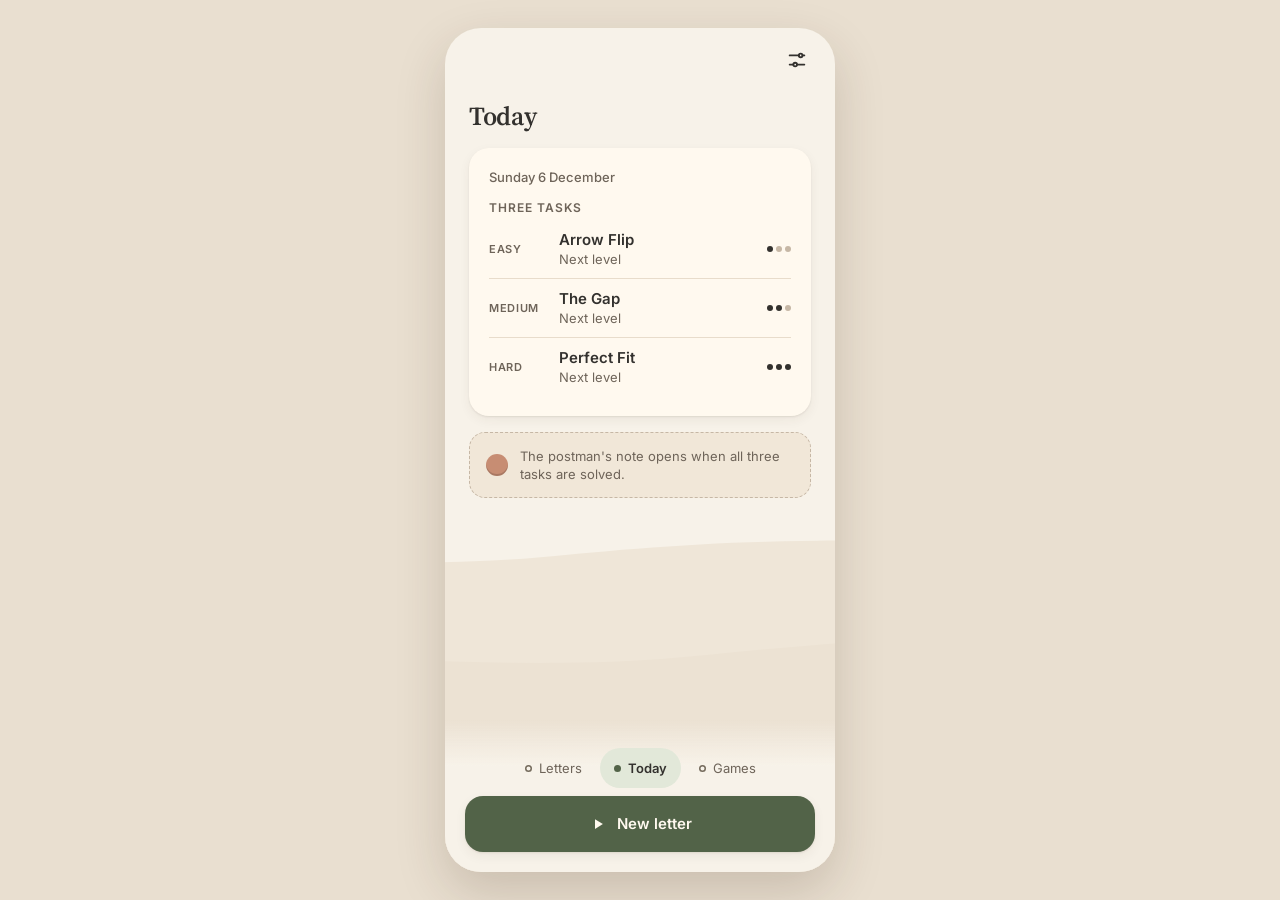
==== web/index.html @ 9ff6cf98 "web/: standalone site built from the greybox home for sharing via Vercel Co-Authored-By: Claude Opus" ====
<!doctype html>
<html lang="en">
<head>
<meta charset="utf-8">
<meta name="viewport" content="width=device-width, initial-scale=1, viewport-fit=cover">
<meta name="theme-color" content="#F7F2E9">
<meta name="apple-mobile-web-app-capable" content="yes">
<meta name="mobile-web-app-capable" content="yes">
<meta name="apple-mobile-web-app-status-bar-style" content="default">
<meta name="apple-mobile-web-app-title" content="Pocket Puzzle">
<meta name="robots" content="noindex">
<style>:root{padding-top:env(safe-area-inset-top,0px);padding-bottom:env(safe-area-inset-bottom,0px)}body{margin:0}[hidden]{display:none!important}</style>
<title>Pocket Puzzle Home</title>
<meta name="claude:viewport-fit-sides" content="cover">
<link rel="preconnect" href="https://fonts.googleapis.com">
<link rel="preconnect" href="https://fonts.gstatic.com" crossorigin>
<link rel="stylesheet" href="https://fonts.googleapis.com/css2?family=Inter:wght@400;500;600&family=Source+Serif+4:opsz,wght@8..60,500;8..60,600&display=swap">
<style>
/* Layout: a phone-sized strip of three panels (Letters · Today · Games) over two slow background layers; one deliberate light theme (MVP is light-only). Colours from design/pocket-puzzle-tokens.json. */
:root{
  --paper:#F7F2E9; --panel:#F1E7D8; --board:#E8DCCB; --slot:#DED0BD; --line:#C6B7A5; --stroke:#756B5D;
  --ink:#33312E; --ink-2:#6E6459; --hi:#FFF9EF; --action:#526348; --action-p:#43523B; --focus:#3D647D;
  --sage-l:#E2E8D9; --sage:#A7B39B; --sun:#E7BE70; --sun-l:#F3E6CA; --clay:#C78D73; --blue:#A5BBC8; --plum:#A998AD;
  --sans:Inter, system-ui, -apple-system, "Segoe UI", sans-serif; --serif:"Source Serif 4", Georgia, serif;
  --raised:0 1px 2px rgba(76,57,36,.10), 0 4px 12px rgba(76,57,36,.06);
  color-scheme:light;
}
*{box-sizing:border-box}
html,body{height:100%}
body{margin:0;background:#E9DFD0;color:var(--ink);font:400 15px/22px var(--sans);display:grid;place-items:center;
  padding-left:max(16px,env(safe-area-inset-left,0px));padding-right:max(16px,env(safe-area-inset-right,0px));padding-block:16px}
.phone{position:relative;width:min(390px,100%);height:min(844px,calc(100vh - 32px));min-height:600px;background:var(--paper);border-radius:36px;overflow:hidden;box-shadow:0 20px 50px rgba(60,40,20,.18);touch-action:pan-y;user-select:none;-webkit-user-select:none}
@media (max-width:430px){body{padding:0;background:var(--paper)}.phone{width:100%;height:100%;border-radius:0;box-shadow:none;min-height:0}}

/* parallax layers: far moves slowest */
.layer{position:absolute;top:0;left:0;height:100%;width:300%;pointer-events:none;will-change:transform}
.far svg,.near svg{position:absolute;inset:0;width:100%;height:100%}
.track{position:absolute;inset:0;width:300%;display:flex;will-change:transform}
.panel{width:33.3334%;height:100%;padding:72px 24px 150px;display:flex;flex-direction:column;gap:16px;overflow-y:auto;scrollbar-width:none}
.panel::-webkit-scrollbar{display:none}

.top{position:absolute;left:0;right:0;top:0;height:64px;display:flex;align-items:center;justify-content:flex-end;padding:0 16px;z-index:3}
.iconbtn{all:unset;cursor:pointer;width:44px;height:44px;border-radius:14px;display:grid;place-items:center;color:var(--ink)}
.iconbtn:focus-visible,button:focus-visible{outline:3px solid var(--focus);outline-offset:2px}

h1{font:600 26px/32px var(--serif);margin:0;letter-spacing:-.01em}
h2{font:600 12px/16px var(--sans);letter-spacing:.08em;text-transform:uppercase;color:var(--ink-2);margin:0}
p{margin:0}
.muted{color:var(--ink-2);font-size:13px;line-height:18px}

/* Today */
.letter{background:var(--hi);border-radius:20px;padding:20px;box-shadow:var(--raised);display:flex;flex-direction:column;gap:14px}
.letter .date{font:500 13px/18px var(--sans);color:var(--ink-2)}
.task{all:unset;box-sizing:border-box;width:100%;cursor:pointer;display:flex;align-items:center;gap:12px;padding:10px 0;border-top:1px solid var(--board)}
.task:first-of-type{border-top:0}
.task .t{flex:1;display:flex;flex-direction:column}
.task b{font:600 15px/20px var(--sans)} .task small{font:400 13px/18px var(--sans);color:var(--ink-2)}
.tier{font:600 11px/14px var(--sans);letter-spacing:.06em;text-transform:uppercase;color:var(--ink-2);width:58px}
.dots{display:flex;gap:3px}.dots i{width:6px;height:6px;border-radius:50%;background:var(--line)}.dots i.on{background:var(--ink)}
.note{display:flex;align-items:center;gap:12px;padding:14px 16px;border-radius:16px;background:var(--panel);border:1px dashed var(--line)}
.seal{width:22px;height:22px;border-radius:50%;background:var(--clay);box-shadow:inset 0 -2px 0 rgba(0,0,0,.15);flex:none}

/* Letters */
.cal{background:var(--hi);border-radius:20px;padding:16px;box-shadow:var(--raised)}
.cal .mh{display:flex;justify-content:space-between;align-items:baseline;margin-bottom:8px}
.cal .mh b{font:600 15px/20px var(--sans)}
.days{display:grid;grid-template-columns:repeat(7,1fr);gap:4px;text-align:center;font-variant-numeric:tabular-nums}
.days span{height:34px;display:grid;place-items:center;font:500 13px/1 var(--sans);border-radius:50%}
.days .dh{height:18px;font:600 11px/1 var(--sans);color:var(--ink-2)}
.days .got{background:var(--sage)}
.days .today{box-shadow:inset 0 0 0 2px var(--action)}
.days .future{color:var(--line)}
.count{display:flex;justify-content:space-between;align-items:center;padding:14px 16px;border-radius:16px;background:var(--sage-l)}
.count b{font:600 20px/24px var(--sans);font-variant-numeric:tabular-nums}
.past{display:flex;flex-direction:column}
.past button{all:unset;cursor:pointer;display:flex;justify-content:space-between;align-items:center;padding:12px 2px;border-top:1px solid var(--board);font-size:14px}
.past button span{color:var(--ink-2);font-size:13px}

/* Games */
.grid{display:grid;grid-template-columns:repeat(2,minmax(0,1fr));gap:12px}
.game{all:unset;box-sizing:border-box;cursor:pointer;position:relative;display:flex;flex-direction:column;align-items:center;border-radius:18px;background:var(--hi);box-shadow:var(--raised);overflow:hidden}
.game .art{display:grid;place-items:center;padding:18px 0 10px}
.game .ic{width:76px;height:76px;border-radius:22px;display:grid;place-items:center;color:var(--ink);box-shadow:inset 0 -3px 0 rgba(0,0,0,.08)}
.game .ic svg{width:40px;height:40px}
.game b{font:600 16px/22px var(--serif);padding:0 8px 12px;text-align:center}
.game .prog{align-self:stretch;text-align:center;padding:7px 8px;background:var(--panel);border-top:1px solid var(--board);font:600 12px/16px var(--sans);color:var(--ink-2);font-variant-numeric:tabular-nums}
.game .badge{position:absolute;top:8px;right:8px;width:28px;height:28px;border-radius:50%;background:var(--paper);display:grid;place-items:center;color:var(--ink-2);box-shadow:inset 0 0 0 1px var(--line)}
.game.later{background:var(--paper);box-shadow:inset 0 0 0 1px var(--line)}
.game.later .ic{opacity:.45}
.game.later b{color:var(--ink-2)}
.game.later .prog{background:transparent;font-weight:500}

/* game page */
.gpage{position:absolute;inset:0;background:var(--paper);z-index:4;display:flex;flex-direction:column;transform:translateX(100%);transition:transform 300ms cubic-bezier(.2,.8,.2,1);visibility:hidden}
.gpage.open{transform:none;visibility:visible}
.ghead{display:flex;align-items:center;gap:8px;padding:16px 16px 0;height:72px}
.ghead h1{flex:1;text-align:center;margin-right:44px}
.gbody{flex:1;overflow-y:auto;padding:12px 28px 120px;display:flex;flex-direction:column;gap:20px}
.gprog{display:flex;flex-direction:column;gap:8px}
.gprog .row{display:flex;justify-content:space-between;align-items:baseline;font:500 13px/18px var(--sans);color:var(--ink-2)}
.gprog .row b{font:600 15px/20px var(--sans);color:var(--ink);font-variant-numeric:tabular-nums}
.bar{height:8px;border-radius:4px;background:var(--board);overflow:hidden}.bar i{display:block;height:100%;background:var(--action)}
.levels{display:grid;grid-template-columns:repeat(3,minmax(0,1fr));gap:12px}
.lv{all:unset;box-sizing:border-box;cursor:pointer;aspect-ratio:1;border-radius:16px;display:flex;flex-direction:column;align-items:center;justify-content:center;gap:4px;font:600 15px/18px var(--sans);font-variant-numeric:tabular-nums}
.lv.done{background:var(--hi);box-shadow:var(--raised);color:var(--ink)}
.lv.done svg{color:var(--action)}
.lv.cur{background:var(--action);color:var(--hi);box-shadow:var(--raised)}
.lv.fut{color:#9C8E7C;box-shadow:inset 0 0 0 1.5px var(--board)}
.gplay{position:absolute;left:20px;right:20px;bottom:calc(20px + env(safe-area-inset-bottom,0px))}
.gplay::before{content:"";position:absolute;left:-20px;right:-20px;top:-28px;bottom:calc(-20px - env(safe-area-inset-bottom,0px));background:linear-gradient(rgba(247,242,233,0),var(--paper) 30%);z-index:-1}

/* bottom */
.bottom::before{content:"";position:absolute;left:-20px;right:-20px;top:-28px;bottom:calc(-20px - env(safe-area-inset-bottom,0px));background:linear-gradient(rgba(247,242,233,0),var(--paper) 30%);z-index:-1}
.bottom{position:absolute;left:20px;right:20px;bottom:calc(20px + env(safe-area-inset-bottom,0px));display:flex;flex-direction:column;gap:8px;z-index:3}
.pager{display:flex;justify-content:center;gap:4px}
.pager button{all:unset;cursor:pointer;display:inline-flex;align-items:center;gap:7px;height:40px;padding:0 14px;border-radius:20px;font:400 13px/18px var(--sans);color:var(--ink-2)}
.pager button::before{content:"";width:7px;height:7px;border-radius:50%;box-shadow:inset 0 0 0 1.5px var(--stroke)}
.pager button[aria-current="true"]{background:var(--sage-l);color:var(--ink);font-weight:600}
.pager button[aria-current="true"]::before{background:var(--action);box-shadow:none}
.cta{all:unset;box-sizing:border-box;cursor:pointer;display:flex;align-items:center;justify-content:center;gap:10px;height:56px;border-radius:18px;background:var(--action);color:var(--hi);font:600 15px/20px var(--sans);box-shadow:var(--raised)}
.cta:active{background:var(--action-p)}
.toast{position:absolute;left:50%;top:72px;transform:translateX(-50%);background:var(--ink);color:var(--hi);font:500 13px/18px var(--sans);padding:10px 14px;border-radius:12px;z-index:5;max-width:calc(100% - 48px);text-align:center}
@media (prefers-reduced-motion:reduce){.track,.layer{transition:none!important}}
</style>
</head>
<body>


<div class="phone" id="phone" aria-label="Pocket Puzzle home">
  <div class="layer far" id="far" aria-hidden="true">
    <svg viewBox="0 0 1170 844" preserveAspectRatio="none"><circle cx="640" cy="190" r="46" fill="#F3E6CA"/><path d="M0 560C180 520 330 545 500 528S860 500 1170 540V844H0Z" fill="#EFE6D8"/></svg>
  </div>
  <div class="layer near" id="near" aria-hidden="true">
    <svg viewBox="0 0 1170 844" preserveAspectRatio="none"><path d="M0 640C220 610 420 650 640 628S980 600 1170 630V844H0Z" fill="#ECE2D3"/></svg>
  </div>

  <div class="top"><button class="iconbtn" type="button" aria-label="Settings" id="settings"><svg width="22" height="22" viewBox="0 0 24 24" fill="none" stroke="currentColor" stroke-width="2" stroke-linecap="round" aria-hidden="true"><path d="M4 7h10M18 7h2M4 17h4M12 17h8"/><circle cx="16" cy="7" r="2"/><circle cx="10" cy="17" r="2"/></svg></button></div>

  <div class="track" id="track">
    <!-- Letters -->
    <section class="panel" aria-label="Letters">
      <h1>Letters</h1>
      <div class="cal" id="cal"></div>
      <div class="count"><span>Letters sent</span><b id="sentCount">1</b></div>
      <h2>History</h2>
      <div class="past" id="past"></div>
    </section>
    <!-- Today -->
    <section class="panel" aria-label="Today">
      <h1>Today</h1>
      <div class="letter">
        <span class="date" id="today"></span>
        <div id="tasks"></div>
      </div>
      <div class="note"><span class="seal" aria-hidden="true"></span><span class="muted">The postman's note opens when all three tasks are solved.</span></div>
    </section>
    <!-- Games -->
    <section class="panel" aria-label="Games">
      <h1>Games</h1>
      <p class="muted" id="gamesSub"></p>
      <div class="grid" id="grid"></div>
    </section>
  </div>

  <div class="bottom">
    <div class="pager" role="group" aria-label="Sections" id="pager">
      <button type="button" data-i="0" aria-current="false">Letters</button>
      <button type="button" data-i="1" aria-current="true">Today</button>
      <button type="button" data-i="2" aria-current="false">Games</button>
    </div>
    <button class="cta" type="button" id="cta"><svg width="18" height="18" viewBox="0 0 24 24" fill="currentColor" aria-hidden="true"><path d="M8 5.5v13l10.5-6.5z"/></svg>New letter</button>
  </div>
  <section class="gpage" id="gpage" aria-label="Game" aria-hidden="true">
    <div class="ghead"><button class="iconbtn" type="button" id="gback" aria-label="Back"><svg width="22" height="22" viewBox="0 0 24 24" fill="none" stroke="currentColor" stroke-width="2" stroke-linecap="round" stroke-linejoin="round" aria-hidden="true"><path d="M19 12H5M11 6l-6 6 6 6"/></svg></button><h1 id="gtitle"></h1></div>
    <div class="gbody">
      <div class="gprog"><div class="row"><span>Progress</span><b id="gcount"></b></div><div class="bar"><i id="gbar"></i></div></div>
      <div class="levels" id="levels"></div>
    </div>
    <div class="gplay"><button class="cta" type="button" id="gplaybtn" style="width:100%"></button></div>
  </section>
  <div class="toast" id="toast" role="status" hidden></div>
</div>

<script>
(function(){
const $=id=>document.getElementById(id);
/* 13 games, author decision 2026-11-03; first three arrive with the first letter */
const G=[
 ['Arrow Flip','#A5BBC8','<path d="M4 11h11V6l6 6-6 6v-5H4z"/>'],
 ['The Gap','#A998AD','<path d="M9 3h6v2h-1v4l5 8.5A2 2 0 0 1 17.3 21H6.7A2 2 0 0 1 5 17.5L10 9V5H9z"/>'],
 ['Perfect Fit','#C78D73','<rect x="4" y="4" width="7" height="7" rx="1.5"/><rect x="4" y="13" width="7" height="7" rx="1.5"/><rect x="13" y="13" width="7" height="7" rx="1.5"/>'],
 ['Slide Out','#A7B39B','<rect x="3" y="9" width="12" height="6" rx="1.5"/><path d="M17 8l4 4-4 4z"/>'],
 ['Tight Shelf','#E7BE70','<rect x="3" y="5" width="18" height="2" rx="1"/><rect x="3" y="15" width="18" height="2" rx="1"/><circle cx="8" cy="11.5" r="2.5"/><path d="M14 14l3-5 3 5z"/>'],
 ['Pairs','#A5BBC8','<circle cx="8" cy="12" r="4"/><circle cx="16" cy="12" r="4"/>'],
 ['Collapse','#C78D73','<rect x="5" y="4" width="6" height="6" rx="1"/><rect x="13" y="8" width="6" height="6" rx="1"/><rect x="5" y="14" width="14" height="6" rx="1"/>'],
 ['Parcels','#E7BE70','<path d="M4 8l8-4 8 4v8l-8 4-8-4z"/>'],
 ['Outgrow','#A7B39B','<path d="M12 21V11"/><path d="M12 12c0-4 3-6 7-6 0 4-3 6-7 6zM12 15c0-3-2-5-6-5 0 3 2 5 6 5z"/>'],
 ['Paint Ladder','#A998AD','<rect x="4" y="15" width="16" height="4" rx="1"/><rect x="6" y="10" width="12" height="4" rx="1"/><rect x="8" y="5" width="8" height="4" rx="1"/>'],
 ['Streams','#A5BBC8','<path d="M3 8c3-3 6 3 9 0s6 3 9 0M3 14c3-3 6 3 9 0s6 3 9 0" fill="none" stroke="currentColor" stroke-width="2" stroke-linecap="round"/>'],
 ['Four Cards','#C78D73','<rect x="3" y="5" width="8" height="6" rx="1"/><rect x="13" y="5" width="8" height="6" rx="1"/><rect x="3" y="13" width="8" height="6" rx="1"/><rect x="13" y="13" width="8" height="6" rx="1"/>'],
 ['Marble Selection','#E7BE70','<circle cx="7" cy="8" r="3"/><circle cx="16" cy="8" r="3"/><circle cx="11.5" cy="16" r="3"/>']
];
const ARRIVED=3;
/* levels now (TECH-UNITY.md §3); others unknown yet */
const LEVELS={0:25,1:8,2:57};
const SOLVED={0:0,1:0,2:0}; /* day 1: nothing solved yet */
const env='<svg width="13" height="13" viewBox="0 0 24 24" fill="none" stroke="currentColor" stroke-width="2" stroke-linejoin="round" aria-hidden="true"><rect x="3" y="5" width="18" height="14" rx="2"/><path d="M3.5 6.5 12 13l8.5-6.5"/></svg>';
$('grid').innerHTML=G.map(([n,c,p],i)=>{const a=i<ARRIVED;return `<button type="button" class="game${a?'':' later'}" data-i="${i}" aria-label="${n}${a?'':', arrives by mail'}">${a?'':`<span class="badge">${env}</span>`}<span class="art"><span class="ic" style="background:${c}"><svg viewBox="0 0 24 24" fill="currentColor" aria-hidden="true">${p}</svg></span></span><b>${n}</b><span class="prog">${a?`${SOLVED[i]} of ${LEVELS[i]}`:'Arrives by mail'}</span></button>`}).join('');
$('gamesSub').textContent=`${ARRIVED} of ${G.length} have arrived. The rest come by mail.`;

/* Today: three tasks, easy → medium → hard, one per game (example) */
const T=[['Easy',0,1],['Medium',1,2],['Hard',2,3]];
$('tasks').innerHTML='<h2 style="margin-bottom:4px">Three tasks</h2>'+T.map(([tier,g,d])=>`<button type="button" class="task" data-g="${g}"><span class="tier">${tier}</span><span class="t"><b>${G[g][0]}</b><small>Next level</small></span><span class="dots" aria-hidden="true">${[1,2,3].map(k=>`<i class="${k<=d?'on':''}"></i>`).join('')}</span></button>`).join('');
const now=new Date();
$('today').textContent=now.toLocaleDateString('en-GB',{weekday:'long',day:'numeric',month:'long'});

/* Letters: calendar of this month; example history */
(function(){const y=now.getFullYear(),m=now.getMonth(),first=(new Date(y,m,1).getDay()+6)%7,days=new Date(y,m+1,0).getDate(),d0=now.getDate();
 let s=`<div class="mh"><b>${now.toLocaleDateString('en-GB',{month:'long',year:'numeric'})}</b><span class="muted">example</span></div><div class="days">`+['M','T','W','T','F','S','S'].map(x=>`<span class="dh">${x}</span>`).join('');
 for(let i=0;i<first;i++)s+='<span></span>';
 for(let d=1;d<=days;d++){const cls=d<d0?'got':d===d0?'today':'future';s+=`<span class="${cls}">${d}</span>`}
 $('cal').innerHTML=s+'</div>';
 const past=[];for(let k=1;k<Math.min(d0,5);k++){const dt=new Date(y,m,d0-k);past.push(`<button type="button">${dt.toLocaleDateString('en-GB',{day:'numeric',month:'short'})}<span>Sent</span></button>`)}
 $('past').innerHTML=past.join('')||'<p class="muted">Your letters will appear here.</p>';
 $('sentCount').textContent=Math.max(0,d0-1);})();

/* panels + parallax */
let idx=1,drag=null;const phone=$('phone'),track=$('track');
const K={far:.25,near:.55};
function W(){return phone.clientWidth}
function place(x,anim){
  const t=anim?'transform 320ms cubic-bezier(.2,.8,.2,1)':'none';
  track.style.transition=$('far').style.transition=$('near').style.transition=t;
  track.style.transform=`translateX(${x}px)`;
  $('far').style.transform=`translateX(${x*K.far-(W()*(1-K.far))}px)`;
  $('near').style.transform=`translateX(${x*K.near-(W()*(1-K.near))}px)`;
}
function go(i){idx=Math.max(0,Math.min(2,i));place(-idx*W(),!matchMedia('(prefers-reduced-motion: reduce)').matches);
  [...$('pager').children].forEach((b,j)=>b.setAttribute('aria-current',j===idx?'true':'false'))}
phone.addEventListener('pointerdown',e=>{if(e.target.closest('button'))return;drag={x:e.clientX,y:e.clientY,base:-idx*W(),on:false};});
phone.addEventListener('pointermove',e=>{if(!drag)return;const dx=e.clientX-drag.x,dy=e.clientY-drag.y;
  if(!drag.on){if(Math.abs(dx)>8&&Math.abs(dx)>Math.abs(dy)){drag.on=true;phone.setPointerCapture(e.pointerId)}else return}
  let x=drag.base+dx;const min=-2*W();if(x>0)x=x*.3;if(x<min)x=min+(x-min)*.3;place(x,false)});
const end=e=>{if(!drag)return;if(drag.on){const dx=e.clientX-drag.x;go(idx+(Math.abs(dx)>60?(dx<0?1:-1):0))}drag=null};
phone.addEventListener('pointerup',end);phone.addEventListener('pointercancel',end);
$('pager').addEventListener('click',e=>{const b=e.target.closest('button');if(b)go(+b.dataset.i)});
addEventListener('keydown',e=>{if(e.key==='ArrowLeft')go(idx-1);if(e.key==='ArrowRight')go(idx+1)});
addEventListener('resize',()=>place(-idx*W(),false));

/* placeholders */
let tt;function toast(m){const t=$('toast');t.textContent=m;t.hidden=false;clearTimeout(tt);tt=setTimeout(()=>t.hidden=true,1800)}
$('grid').addEventListener('click',e=>{const b=e.target.closest('.game');if(!b)return;const i=+b.dataset.i;if(i<ARRIVED)openGame(i);else toast(`${G[i][0]} will arrive in one of the letters`)});
function openGame(i){const n=LEVELS[i],d=SOLVED[i],cur=d+1;
  $('gtitle').textContent=G[i][0];$('gcount').textContent=`${d} of ${n}`;$('gbar').style.width=(d/n*100)+'%';
  const chk='<svg width="16" height="16" viewBox="0 0 24 24" fill="none" stroke="currentColor" stroke-width="3" stroke-linecap="round" stroke-linejoin="round" aria-hidden="true"><path d="M5 12.5 9.5 17 19 7"/></svg>';
  const play='<svg width="14" height="14" viewBox="0 0 24 24" fill="currentColor" aria-hidden="true"><path d="M7 4v16l13-8z"/></svg>';
  $('levels').innerHTML=Array.from({length:n},(_,k)=>{const L=k+1;const c=L<=d?'done':L===cur?'cur':'fut';return `<button type="button" class="lv ${c}" data-l="${L}" aria-label="Level ${L}${c==='done'?', solved':c==='cur'?', current':''}">${c==='cur'?play:''}${L}${c==='done'?chk:''}</button>`}).join('');
  $('gplaybtn').innerHTML=`<svg width="18" height="18" viewBox="0 0 24 24" fill="currentColor" aria-hidden="true"><path d="M8 5.5v13l10.5-6.5z"/></svg>Play · level ${cur}`;
  $('gpage').dataset.cur=cur;$('gpage').classList.add('open');$('gpage').setAttribute('aria-hidden','false');}
function closeGame(){$('gpage').classList.remove('open');$('gpage').setAttribute('aria-hidden','true')}
$('gback').addEventListener('click',closeGame);
addEventListener('keydown',e=>{if(e.key==='Escape')closeGame()});
$('levels').addEventListener('click',e=>{const b=e.target.closest('.lv');if(!b)return;const L=+b.dataset.l,cur=+$('gpage').dataset.cur;toast(L>cur?`Solve level ${cur} first`:`Level ${L} opens here — next step`)});
$('gplaybtn').addEventListener('click',()=>toast(`Level ${$('gpage').dataset.cur} opens here — next step`));
$('tasks').addEventListener('click',e=>{const b=e.target.closest('.task');if(b)toast(`${G[+b.dataset.g][0]}: the level opens here — next step`)});
$('cta').addEventListener('click',()=>{go(1);toast('The letter opens here — next step')});
$('settings').addEventListener('click',()=>toast('Settings — later'));
$('past').addEventListener('click',e=>{if(e.target.closest('button'))toast('Read-only letter — next step')});
go(1);
})();
</script>

</body>
</html>
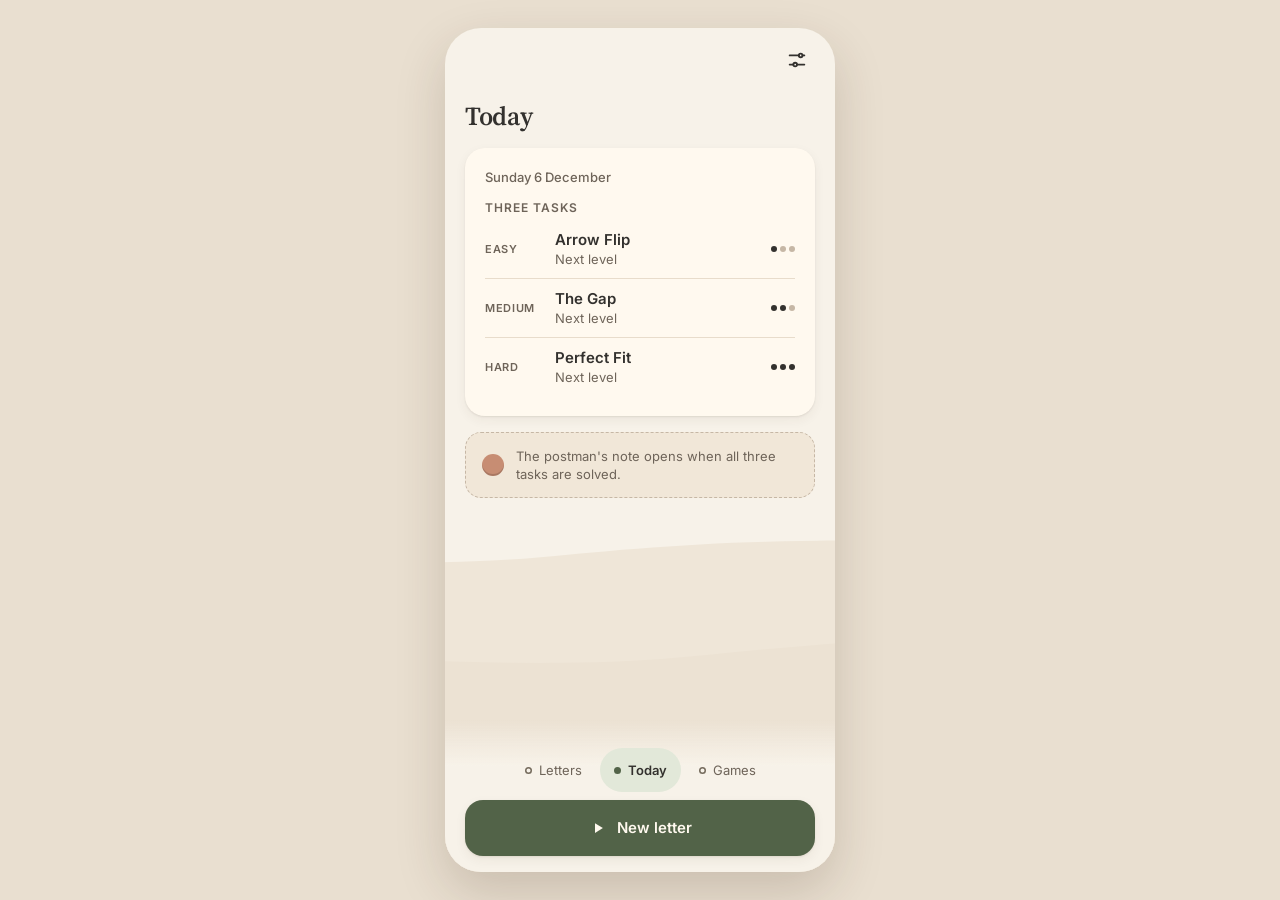
==== commit 217b4fa9: "Greybox mobile-first: full-screen by default, framed phone only on wide screens; swipe via touch eve" ====
--- a/web/index.html
+++ b/web/index.html
@@ -7,11 +7,10 @@
 <meta name="apple-mobile-web-app-capable" content="yes">
 <meta name="mobile-web-app-capable" content="yes">
 <meta name="apple-mobile-web-app-status-bar-style" content="default">
-<meta name="apple-mobile-web-app-title" content="Pocket Puzzle">
+<meta name="apple-mobile-web-app-title" content="Postie">
 <meta name="robots" content="noindex">
 <style>:root{padding-top:env(safe-area-inset-top,0px);padding-bottom:env(safe-area-inset-bottom,0px)}body{margin:0}[hidden]{display:none!important}</style>
-<title>Pocket Puzzle Home</title>
-<meta name="claude:viewport-fit-sides" content="cover">
+<title>Postie — daily puzzles</title>
 <link rel="preconnect" href="https://fonts.googleapis.com">
 <link rel="preconnect" href="https://fonts.gstatic.com" crossorigin>
 <link rel="stylesheet" href="https://fonts.googleapis.com/css2?family=Inter:wght@400;500;600&family=Source+Serif+4:opsz,wght@8..60,500;8..60,600&display=swap">
@@ -26,17 +25,22 @@
   color-scheme:light;
 }
 *{box-sizing:border-box}
+/* mobile first: the phone screen is the page; a framed phone appears only on wide screens */
 html,body{height:100%}
-body{margin:0;background:#E9DFD0;color:var(--ink);font:400 15px/22px var(--sans);display:grid;place-items:center;
-  padding-left:max(16px,env(safe-area-inset-left,0px));padding-right:max(16px,env(safe-area-inset-right,0px));padding-block:16px}
-.phone{position:relative;width:min(390px,100%);height:min(844px,calc(100vh - 32px));min-height:600px;background:var(--paper);border-radius:36px;overflow:hidden;box-shadow:0 20px 50px rgba(60,40,20,.18);touch-action:pan-y;user-select:none;-webkit-user-select:none}
-@media (max-width:430px){body{padding:0;background:var(--paper)}.phone{width:100%;height:100%;border-radius:0;box-shadow:none;min-height:0}}
+html{-webkit-text-size-adjust:100%;text-size-adjust:100%}
+body{margin:0;background:var(--paper);color:var(--ink);font:400 15px/22px var(--sans);overscroll-behavior:none;-webkit-tap-highlight-color:transparent}
+button{touch-action:manipulation}
+.phone{position:relative;width:100%;height:100%;background:var(--paper);overflow:hidden;touch-action:pan-y;user-select:none;-webkit-user-select:none}
+@media (min-width:600px) and (min-height:700px){
+  body{background:#E9DFD0;display:grid;place-items:center;padding:16px}
+  .phone{width:390px;height:min(844px,calc(100dvh - 32px));border-radius:36px;box-shadow:0 20px 50px rgba(60,40,20,.18)}
+}
 
 /* parallax layers: far moves slowest */
 .layer{position:absolute;top:0;left:0;height:100%;width:300%;pointer-events:none;will-change:transform}
 .far svg,.near svg{position:absolute;inset:0;width:100%;height:100%}
 .track{position:absolute;inset:0;width:300%;display:flex;will-change:transform}
-.panel{width:33.3334%;height:100%;padding:72px 24px 150px;display:flex;flex-direction:column;gap:16px;overflow-y:auto;scrollbar-width:none}
+.panel{width:33.3334%;height:100%;padding:72px max(20px,env(safe-area-inset-right,0px)) 160px max(20px,env(safe-area-inset-left,0px));overscroll-behavior:contain;-webkit-overflow-scrolling:touch;display:flex;flex-direction:column;gap:16px;overflow-y:auto;scrollbar-width:none}
 .panel::-webkit-scrollbar{display:none}
 
 .top{position:absolute;left:0;right:0;top:0;height:64px;display:flex;align-items:center;justify-content:flex-end;padding:0 16px;z-index:3}
@@ -95,7 +99,7 @@
 .gpage.open{transform:none;visibility:visible}
 .ghead{display:flex;align-items:center;gap:8px;padding:16px 16px 0;height:72px}
 .ghead h1{flex:1;text-align:center;margin-right:44px}
-.gbody{flex:1;overflow-y:auto;padding:12px 28px 120px;display:flex;flex-direction:column;gap:20px}
+.gbody{flex:1;overflow-y:auto;overscroll-behavior:contain;-webkit-overflow-scrolling:touch;padding:12px 24px 120px;display:flex;flex-direction:column;gap:20px}
 .gprog{display:flex;flex-direction:column;gap:8px}
 .gprog .row{display:flex;justify-content:space-between;align-items:baseline;font:500 13px/18px var(--sans);color:var(--ink-2)}
 .gprog .row b{font:600 15px/20px var(--sans);color:var(--ink);font-variant-numeric:tabular-nums}
@@ -106,14 +110,14 @@
 .lv.done svg{color:var(--action)}
 .lv.cur{background:var(--action);color:var(--hi);box-shadow:var(--raised)}
 .lv.fut{color:#9C8E7C;box-shadow:inset 0 0 0 1.5px var(--board)}
-.gplay{position:absolute;left:20px;right:20px;bottom:calc(20px + env(safe-area-inset-bottom,0px))}
-.gplay::before{content:"";position:absolute;left:-20px;right:-20px;top:-28px;bottom:calc(-20px - env(safe-area-inset-bottom,0px));background:linear-gradient(rgba(247,242,233,0),var(--paper) 30%);z-index:-1}
+.gplay{position:absolute;left:20px;right:20px;bottom:16px}
+.gplay::before{content:"";position:absolute;left:-20px;right:-20px;top:-28px;bottom:-16px;background:linear-gradient(rgba(247,242,233,0),var(--paper) 30%);z-index:-1}
 
 /* bottom */
-.bottom::before{content:"";position:absolute;left:-20px;right:-20px;top:-28px;bottom:calc(-20px - env(safe-area-inset-bottom,0px));background:linear-gradient(rgba(247,242,233,0),var(--paper) 30%);z-index:-1}
-.bottom{position:absolute;left:20px;right:20px;bottom:calc(20px + env(safe-area-inset-bottom,0px));display:flex;flex-direction:column;gap:8px;z-index:3}
+.bottom::before{content:"";position:absolute;left:-20px;right:-20px;top:-28px;bottom:-16px;background:linear-gradient(rgba(247,242,233,0),var(--paper) 30%);z-index:-1}
+.bottom{position:absolute;left:20px;right:20px;bottom:16px;display:flex;flex-direction:column;gap:8px;z-index:3}
 .pager{display:flex;justify-content:center;gap:4px}
-.pager button{all:unset;cursor:pointer;display:inline-flex;align-items:center;gap:7px;height:40px;padding:0 14px;border-radius:20px;font:400 13px/18px var(--sans);color:var(--ink-2)}
+.pager button{all:unset;cursor:pointer;display:inline-flex;align-items:center;gap:7px;height:44px;padding:0 14px;border-radius:22px;font:400 13px/18px var(--sans);color:var(--ink-2)}
 .pager button::before{content:"";width:7px;height:7px;border-radius:50%;box-shadow:inset 0 0 0 1.5px var(--stroke)}
 .pager button[aria-current="true"]{background:var(--sage-l);color:var(--ink);font-weight:600}
 .pager button[aria-current="true"]::before{background:var(--action);box-shadow:none}
@@ -126,7 +130,7 @@
 <body>
 
 
-<div class="phone" id="phone" aria-label="Pocket Puzzle home">
+<div class="phone" id="phone" aria-label="Postie home">
   <div class="layer far" id="far" aria-hidden="true">
     <svg viewBox="0 0 1170 844" preserveAspectRatio="none"><circle cx="640" cy="190" r="46" fill="#F3E6CA"/><path d="M0 560C180 520 330 545 500 528S860 500 1170 540V844H0Z" fill="#EFE6D8"/></svg>
   </div>
@@ -237,12 +241,24 @@
 }
 function go(i){idx=Math.max(0,Math.min(2,i));place(-idx*W(),!matchMedia('(prefers-reduced-motion: reduce)').matches);
   [...$('pager').children].forEach((b,j)=>b.setAttribute('aria-current',j===idx?'true':'false'))}
-phone.addEventListener('pointerdown',e=>{if(e.target.closest('button'))return;drag={x:e.clientX,y:e.clientY,base:-idx*W(),on:false};});
-phone.addEventListener('pointermove',e=>{if(!drag)return;const dx=e.clientX-drag.x,dy=e.clientY-drag.y;
-  if(!drag.on){if(Math.abs(dx)>8&&Math.abs(dx)>Math.abs(dy)){drag.on=true;phone.setPointerCapture(e.pointerId)}else return}
-  let x=drag.base+dx;const min=-2*W();if(x>0)x=x*.3;if(x<min)x=min+(x-min)*.3;place(x,false)});
-const end=e=>{if(!drag)return;if(drag.on){const dx=e.clientX-drag.x;go(idx+(Math.abs(dx)>60?(dx<0?1:-1):0))}drag=null};
-phone.addEventListener('pointerup',end);phone.addEventListener('pointercancel',end);
+let justDragged=false;
+/* swipe: touch events on phones (they keep coming while the browser scrolls), pointer events for mouse */
+function dStart(x,y){if($('gpage').classList.contains('open'))return;drag={x,y,base:-idx*W(),on:false,dead:false}}
+function dMove(x,y,ev){if(!drag||drag.dead)return;const dx=x-drag.x,dy=y-drag.y;
+  if(!drag.on){if(Math.abs(dy)>10&&Math.abs(dy)>Math.abs(dx)){drag.dead=true;return}
+    if(Math.abs(dx)>8&&Math.abs(dx)>Math.abs(dy))drag.on=true;else return}
+  if(ev&&ev.cancelable)ev.preventDefault();
+  let p=drag.base+dx;const min=-2*W();if(p>0)p=p*.3;if(p<min)p=min+(p-min)*.3;place(p,false)}
+function dEnd(x){if(!drag)return;if(drag.on){justDragged=true;setTimeout(()=>justDragged=false,0);const dx=x-drag.x;go(idx+(Math.abs(dx)>50?(dx<0?1:-1):0))}drag=null}
+phone.addEventListener('touchstart',e=>{const t=e.touches[0];dStart(t.clientX,t.clientY)},{passive:true});
+phone.addEventListener('touchmove',e=>{const t=e.touches[0];dMove(t.clientX,t.clientY,e)},{passive:false});
+phone.addEventListener('touchend',e=>{const t=e.changedTouches[0];dEnd(t.clientX)});
+phone.addEventListener('touchcancel',()=>{if(drag&&drag.on)go(idx);drag=null});
+phone.addEventListener('pointerdown',e=>{if(e.pointerType==='mouse')dStart(e.clientX,e.clientY)});
+addEventListener('pointermove',e=>{if(e.pointerType==='mouse')dMove(e.clientX,e.clientY)});
+addEventListener('pointerup',e=>{if(e.pointerType==='mouse')dEnd(e.clientX)});
+/* a swipe that starts on a card must not also tap it */
+phone.addEventListener('click',e=>{if(justDragged){e.stopPropagation();e.preventDefault();justDragged=false}},true);
 $('pager').addEventListener('click',e=>{const b=e.target.closest('button');if(b)go(+b.dataset.i)});
 addEventListener('keydown',e=>{if(e.key==='ArrowLeft')go(idx-1);if(e.key==='ArrowRight')go(idx+1)});
 addEventListener('resize',()=>place(-idx*W(),false));
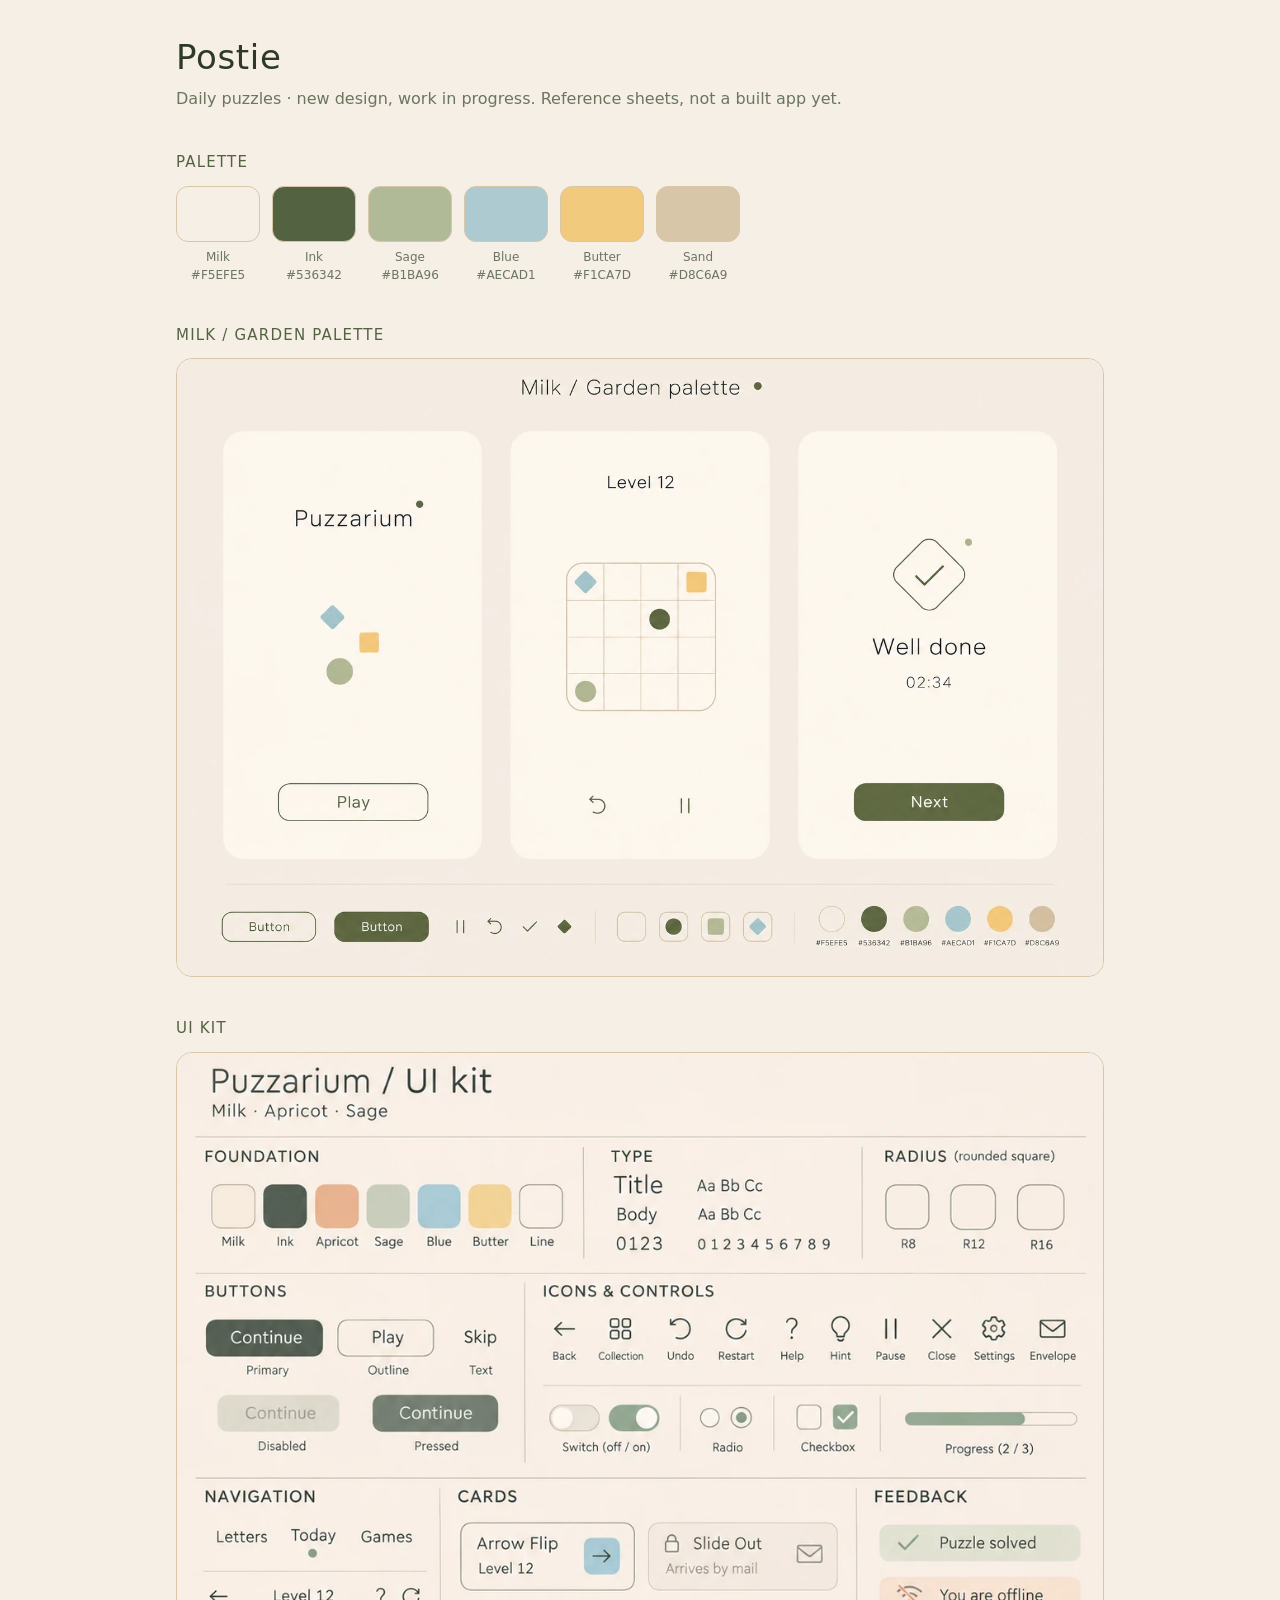
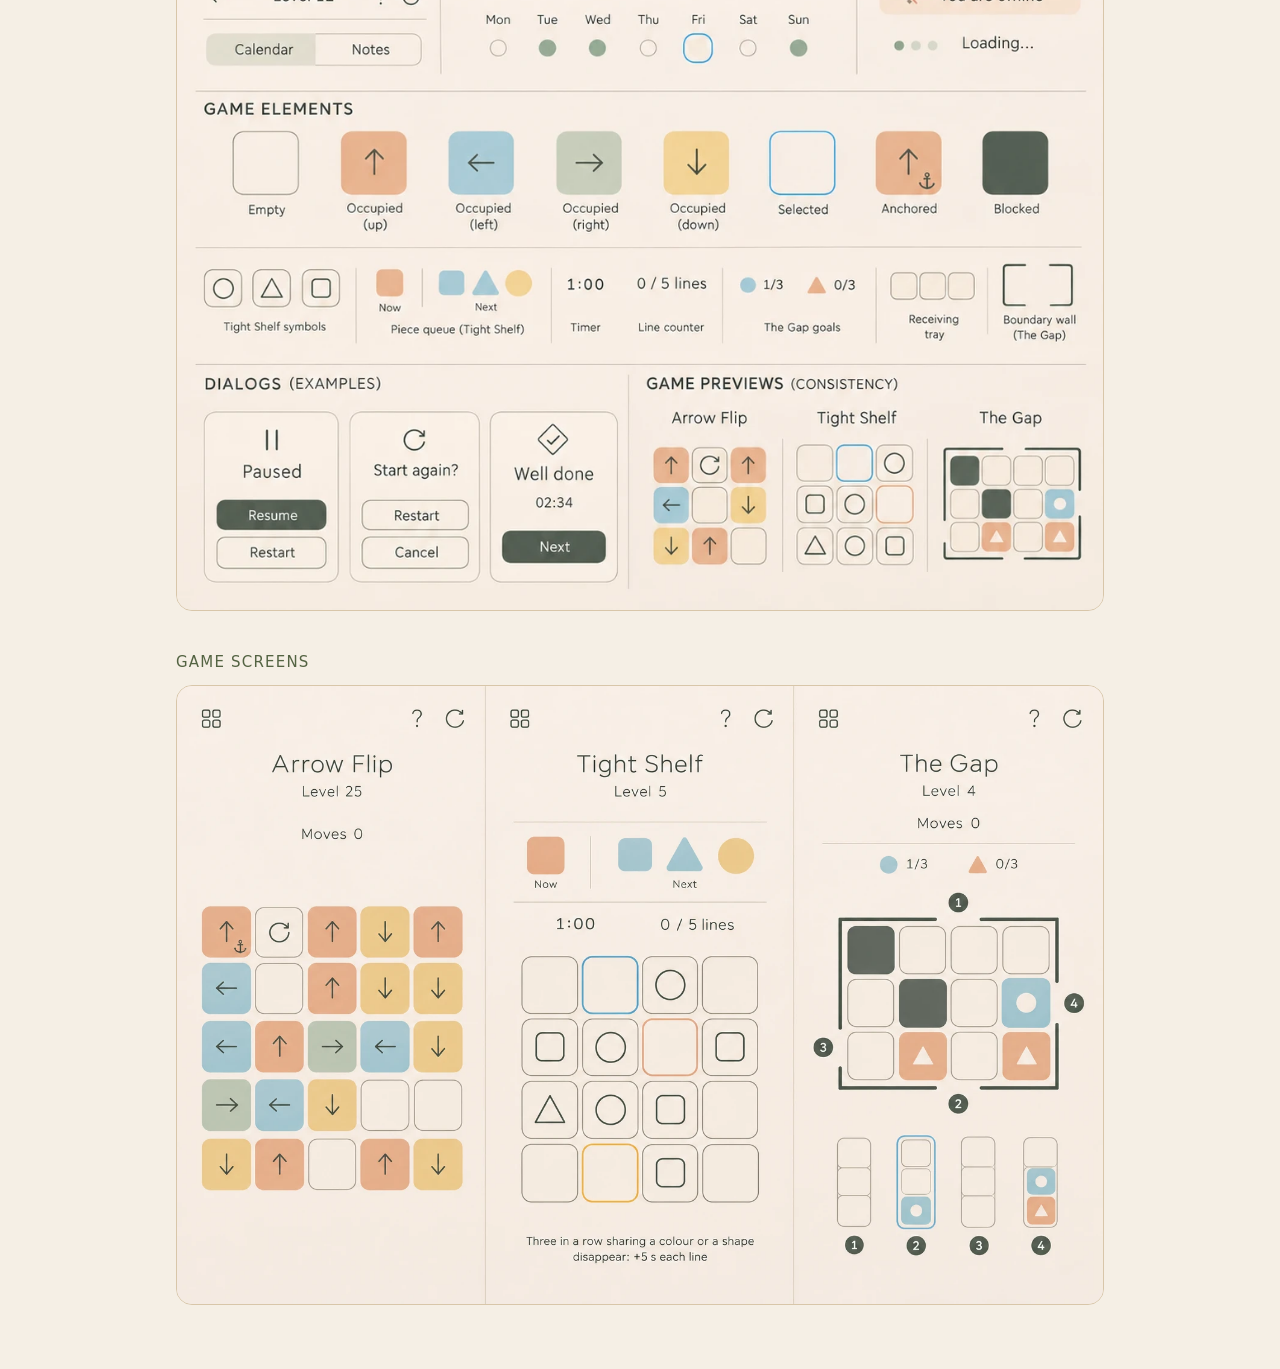
==== commit 102548db: "web/: page showing the new Milk/Garden design references; restore vercel.json Co-Authored-By: Claude" ====
--- a/web/index.html
+++ b/web/index.html
@@ -1,290 +1,33 @@
 <!doctype html>
-<html lang="en">
-<head>
-<meta charset="utf-8">
-<meta name="viewport" content="width=device-width, initial-scale=1, viewport-fit=cover">
-<meta name="theme-color" content="#F7F2E9">
-<meta name="apple-mobile-web-app-capable" content="yes">
-<meta name="mobile-web-app-capable" content="yes">
-<meta name="apple-mobile-web-app-status-bar-style" content="default">
-<meta name="apple-mobile-web-app-title" content="Postie">
-<meta name="robots" content="noindex">
-<style>:root{padding-top:env(safe-area-inset-top,0px);padding-bottom:env(safe-area-inset-bottom,0px)}body{margin:0}[hidden]{display:none!important}</style>
-<title>Postie — daily puzzles</title>
-<link rel="preconnect" href="https://fonts.googleapis.com">
-<link rel="preconnect" href="https://fonts.gstatic.com" crossorigin>
-<link rel="stylesheet" href="https://fonts.googleapis.com/css2?family=Inter:wght@400;500;600&family=Source+Serif+4:opsz,wght@8..60,500;8..60,600&display=swap">
+<html lang="en"><head><meta charset="utf-8">
+<meta name="viewport" content="width=device-width,initial-scale=1">
+<title>Postie — new design</title>
 <style>
-/* Layout: a phone-sized strip of three panels (Letters · Today · Games) over two slow background layers; one deliberate light theme (MVP is light-only). Colours from design/pocket-puzzle-tokens.json. */
-:root{
-  --paper:#F7F2E9; --panel:#F1E7D8; --board:#E8DCCB; --slot:#DED0BD; --line:#C6B7A5; --stroke:#756B5D;
-  --ink:#33312E; --ink-2:#6E6459; --hi:#FFF9EF; --action:#526348; --action-p:#43523B; --focus:#3D647D;
-  --sage-l:#E2E8D9; --sage:#A7B39B; --sun:#E7BE70; --sun-l:#F3E6CA; --clay:#C78D73; --blue:#A5BBC8; --plum:#A998AD;
-  --sans:Inter, system-ui, -apple-system, "Segoe UI", sans-serif; --serif:"Source Serif 4", Georgia, serif;
-  --raised:0 1px 2px rgba(76,57,36,.10), 0 4px 12px rgba(76,57,36,.06);
-  color-scheme:light;
-}
+:root{--milk:#F5EFE5;--card:#FCF7EC;--ink:#536342;--sage:#B1BA96;--blue:#AECAD1;--butter:#F1CA7D;--sand:#D8C6A9}
 *{box-sizing:border-box}
-/* mobile first: the phone screen is the page; a framed phone appears only on wide screens */
-html,body{height:100%}
-html{-webkit-text-size-adjust:100%;text-size-adjust:100%}
-body{margin:0;background:var(--paper);color:var(--ink);font:400 15px/22px var(--sans);overscroll-behavior:none;-webkit-tap-highlight-color:transparent}
-button{touch-action:manipulation}
-.phone{position:relative;width:100%;height:100%;background:var(--paper);overflow:hidden;touch-action:pan-y;user-select:none;-webkit-user-select:none}
-@media (min-width:600px) and (min-height:700px){
-  body{background:#E9DFD0;display:grid;place-items:center;padding:16px}
-  .phone{width:390px;height:min(844px,calc(100dvh - 32px));border-radius:36px;box-shadow:0 20px 50px rgba(60,40,20,.18)}
-}
-
-/* parallax layers: far moves slowest */
-.layer{position:absolute;top:0;left:0;height:100%;width:300%;pointer-events:none;will-change:transform}
-.far svg,.near svg{position:absolute;inset:0;width:100%;height:100%}
-.track{position:absolute;inset:0;width:300%;display:flex;will-change:transform}
-.panel{width:33.3334%;height:100%;padding:72px max(20px,env(safe-area-inset-right,0px)) 160px max(20px,env(safe-area-inset-left,0px));overscroll-behavior:contain;-webkit-overflow-scrolling:touch;display:flex;flex-direction:column;gap:16px;overflow-y:auto;scrollbar-width:none}
-.panel::-webkit-scrollbar{display:none}
-
-.top{position:absolute;left:0;right:0;top:0;height:64px;display:flex;align-items:center;justify-content:flex-end;padding:0 16px;z-index:3}
-.iconbtn{all:unset;cursor:pointer;width:44px;height:44px;border-radius:14px;display:grid;place-items:center;color:var(--ink)}
-.iconbtn:focus-visible,button:focus-visible{outline:3px solid var(--focus);outline-offset:2px}
-
-h1{font:600 26px/32px var(--serif);margin:0;letter-spacing:-.01em}
-h2{font:600 12px/16px var(--sans);letter-spacing:.08em;text-transform:uppercase;color:var(--ink-2);margin:0}
-p{margin:0}
-.muted{color:var(--ink-2);font-size:13px;line-height:18px}
-
-/* Today */
-.letter{background:var(--hi);border-radius:20px;padding:20px;box-shadow:var(--raised);display:flex;flex-direction:column;gap:14px}
-.letter .date{font:500 13px/18px var(--sans);color:var(--ink-2)}
-.task{all:unset;box-sizing:border-box;width:100%;cursor:pointer;display:flex;align-items:center;gap:12px;padding:10px 0;border-top:1px solid var(--board)}
-.task:first-of-type{border-top:0}
-.task .t{flex:1;display:flex;flex-direction:column}
-.task b{font:600 15px/20px var(--sans)} .task small{font:400 13px/18px var(--sans);color:var(--ink-2)}
-.tier{font:600 11px/14px var(--sans);letter-spacing:.06em;text-transform:uppercase;color:var(--ink-2);width:58px}
-.dots{display:flex;gap:3px}.dots i{width:6px;height:6px;border-radius:50%;background:var(--line)}.dots i.on{background:var(--ink)}
-.note{display:flex;align-items:center;gap:12px;padding:14px 16px;border-radius:16px;background:var(--panel);border:1px dashed var(--line)}
-.seal{width:22px;height:22px;border-radius:50%;background:var(--clay);box-shadow:inset 0 -2px 0 rgba(0,0,0,.15);flex:none}
-
-/* Letters */
-.cal{background:var(--hi);border-radius:20px;padding:16px;box-shadow:var(--raised)}
-.cal .mh{display:flex;justify-content:space-between;align-items:baseline;margin-bottom:8px}
-.cal .mh b{font:600 15px/20px var(--sans)}
-.days{display:grid;grid-template-columns:repeat(7,1fr);gap:4px;text-align:center;font-variant-numeric:tabular-nums}
-.days span{height:34px;display:grid;place-items:center;font:500 13px/1 var(--sans);border-radius:50%}
-.days .dh{height:18px;font:600 11px/1 var(--sans);color:var(--ink-2)}
-.days .got{background:var(--sage)}
-.days .today{box-shadow:inset 0 0 0 2px var(--action)}
-.days .future{color:var(--line)}
-.count{display:flex;justify-content:space-between;align-items:center;padding:14px 16px;border-radius:16px;background:var(--sage-l)}
-.count b{font:600 20px/24px var(--sans);font-variant-numeric:tabular-nums}
-.past{display:flex;flex-direction:column}
-.past button{all:unset;cursor:pointer;display:flex;justify-content:space-between;align-items:center;padding:12px 2px;border-top:1px solid var(--board);font-size:14px}
-.past button span{color:var(--ink-2);font-size:13px}
-
-/* Games */
-.grid{display:grid;grid-template-columns:repeat(2,minmax(0,1fr));gap:12px}
-.game{all:unset;box-sizing:border-box;cursor:pointer;position:relative;display:flex;flex-direction:column;align-items:center;border-radius:18px;background:var(--hi);box-shadow:var(--raised);overflow:hidden}
-.game .art{display:grid;place-items:center;padding:18px 0 10px}
-.game .ic{width:76px;height:76px;border-radius:22px;display:grid;place-items:center;color:var(--ink);box-shadow:inset 0 -3px 0 rgba(0,0,0,.08)}
-.game .ic svg{width:40px;height:40px}
-.game b{font:600 16px/22px var(--serif);padding:0 8px 12px;text-align:center}
-.game .prog{align-self:stretch;text-align:center;padding:7px 8px;background:var(--panel);border-top:1px solid var(--board);font:600 12px/16px var(--sans);color:var(--ink-2);font-variant-numeric:tabular-nums}
-.game .badge{position:absolute;top:8px;right:8px;width:28px;height:28px;border-radius:50%;background:var(--paper);display:grid;place-items:center;color:var(--ink-2);box-shadow:inset 0 0 0 1px var(--line)}
-.game.later{background:var(--paper);box-shadow:inset 0 0 0 1px var(--line)}
-.game.later .ic{opacity:.45}
-.game.later b{color:var(--ink-2)}
-.game.later .prog{background:transparent;font-weight:500}
-
-/* game page */
-.gpage{position:absolute;inset:0;background:var(--paper);z-index:4;display:flex;flex-direction:column;transform:translateX(100%);transition:transform 300ms cubic-bezier(.2,.8,.2,1);visibility:hidden}
-.gpage.open{transform:none;visibility:visible}
-.ghead{display:flex;align-items:center;gap:8px;padding:16px 16px 0;height:72px}
-.ghead h1{flex:1;text-align:center;margin-right:44px}
-.gbody{flex:1;overflow-y:auto;overscroll-behavior:contain;-webkit-overflow-scrolling:touch;padding:12px 24px 120px;display:flex;flex-direction:column;gap:20px}
-.gprog{display:flex;flex-direction:column;gap:8px}
-.gprog .row{display:flex;justify-content:space-between;align-items:baseline;font:500 13px/18px var(--sans);color:var(--ink-2)}
-.gprog .row b{font:600 15px/20px var(--sans);color:var(--ink);font-variant-numeric:tabular-nums}
-.bar{height:8px;border-radius:4px;background:var(--board);overflow:hidden}.bar i{display:block;height:100%;background:var(--action)}
-.levels{display:grid;grid-template-columns:repeat(3,minmax(0,1fr));gap:12px}
-.lv{all:unset;box-sizing:border-box;cursor:pointer;aspect-ratio:1;border-radius:16px;display:flex;flex-direction:column;align-items:center;justify-content:center;gap:4px;font:600 15px/18px var(--sans);font-variant-numeric:tabular-nums}
-.lv.done{background:var(--hi);box-shadow:var(--raised);color:var(--ink)}
-.lv.done svg{color:var(--action)}
-.lv.cur{background:var(--action);color:var(--hi);box-shadow:var(--raised)}
-.lv.fut{color:#9C8E7C;box-shadow:inset 0 0 0 1.5px var(--board)}
-.gplay{position:absolute;left:20px;right:20px;bottom:16px}
-.gplay::before{content:"";position:absolute;left:-20px;right:-20px;top:-28px;bottom:-16px;background:linear-gradient(rgba(247,242,233,0),var(--paper) 30%);z-index:-1}
-
-/* bottom */
-.bottom::before{content:"";position:absolute;left:-20px;right:-20px;top:-28px;bottom:-16px;background:linear-gradient(rgba(247,242,233,0),var(--paper) 30%);z-index:-1}
-.bottom{position:absolute;left:20px;right:20px;bottom:16px;display:flex;flex-direction:column;gap:8px;z-index:3}
-.pager{display:flex;justify-content:center;gap:4px}
-.pager button{all:unset;cursor:pointer;display:inline-flex;align-items:center;gap:7px;height:44px;padding:0 14px;border-radius:22px;font:400 13px/18px var(--sans);color:var(--ink-2)}
-.pager button::before{content:"";width:7px;height:7px;border-radius:50%;box-shadow:inset 0 0 0 1.5px var(--stroke)}
-.pager button[aria-current="true"]{background:var(--sage-l);color:var(--ink);font-weight:600}
-.pager button[aria-current="true"]::before{background:var(--action);box-shadow:none}
-.cta{all:unset;box-sizing:border-box;cursor:pointer;display:flex;align-items:center;justify-content:center;gap:10px;height:56px;border-radius:18px;background:var(--action);color:var(--hi);font:600 15px/20px var(--sans);box-shadow:var(--raised)}
-.cta:active{background:var(--action-p)}
-.toast{position:absolute;left:50%;top:72px;transform:translateX(-50%);background:var(--ink);color:var(--hi);font:500 13px/18px var(--sans);padding:10px 14px;border-radius:12px;z-index:5;max-width:calc(100% - 48px);text-align:center}
-@media (prefers-reduced-motion:reduce){.track,.layer{transition:none!important}}
-</style>
-</head>
-<body>
-
-
-<div class="phone" id="phone" aria-label="Postie home">
-  <div class="layer far" id="far" aria-hidden="true">
-    <svg viewBox="0 0 1170 844" preserveAspectRatio="none"><circle cx="640" cy="190" r="46" fill="#F3E6CA"/><path d="M0 560C180 520 330 545 500 528S860 500 1170 540V844H0Z" fill="#EFE6D8"/></svg>
-  </div>
-  <div class="layer near" id="near" aria-hidden="true">
-    <svg viewBox="0 0 1170 844" preserveAspectRatio="none"><path d="M0 640C220 610 420 650 640 628S980 600 1170 630V844H0Z" fill="#ECE2D3"/></svg>
-  </div>
-
-  <div class="top"><button class="iconbtn" type="button" aria-label="Settings" id="settings"><svg width="22" height="22" viewBox="0 0 24 24" fill="none" stroke="currentColor" stroke-width="2" stroke-linecap="round" aria-hidden="true"><path d="M4 7h10M18 7h2M4 17h4M12 17h8"/><circle cx="16" cy="7" r="2"/><circle cx="10" cy="17" r="2"/></svg></button></div>
-
-  <div class="track" id="track">
-    <!-- Letters -->
-    <section class="panel" aria-label="Letters">
-      <h1>Letters</h1>
-      <div class="cal" id="cal"></div>
-      <div class="count"><span>Letters sent</span><b id="sentCount">1</b></div>
-      <h2>History</h2>
-      <div class="past" id="past"></div>
-    </section>
-    <!-- Today -->
-    <section class="panel" aria-label="Today">
-      <h1>Today</h1>
-      <div class="letter">
-        <span class="date" id="today"></span>
-        <div id="tasks"></div>
-      </div>
-      <div class="note"><span class="seal" aria-hidden="true"></span><span class="muted">The postman's note opens when all three tasks are solved.</span></div>
-    </section>
-    <!-- Games -->
-    <section class="panel" aria-label="Games">
-      <h1>Games</h1>
-      <p class="muted" id="gamesSub"></p>
-      <div class="grid" id="grid"></div>
-    </section>
-  </div>
-
-  <div class="bottom">
-    <div class="pager" role="group" aria-label="Sections" id="pager">
-      <button type="button" data-i="0" aria-current="false">Letters</button>
-      <button type="button" data-i="1" aria-current="true">Today</button>
-      <button type="button" data-i="2" aria-current="false">Games</button>
-    </div>
-    <button class="cta" type="button" id="cta"><svg width="18" height="18" viewBox="0 0 24 24" fill="currentColor" aria-hidden="true"><path d="M8 5.5v13l10.5-6.5z"/></svg>New letter</button>
-  </div>
-  <section class="gpage" id="gpage" aria-label="Game" aria-hidden="true">
-    <div class="ghead"><button class="iconbtn" type="button" id="gback" aria-label="Back"><svg width="22" height="22" viewBox="0 0 24 24" fill="none" stroke="currentColor" stroke-width="2" stroke-linecap="round" stroke-linejoin="round" aria-hidden="true"><path d="M19 12H5M11 6l-6 6 6 6"/></svg></button><h1 id="gtitle"></h1></div>
-    <div class="gbody">
-      <div class="gprog"><div class="row"><span>Progress</span><b id="gcount"></b></div><div class="bar"><i id="gbar"></i></div></div>
-      <div class="levels" id="levels"></div>
-    </div>
-    <div class="gplay"><button class="cta" type="button" id="gplaybtn" style="width:100%"></button></div>
-  </section>
-  <div class="toast" id="toast" role="status" hidden></div>
+body{margin:0;background:var(--milk);color:#2f3a26;font:16px/1.5 system-ui,-apple-system,sans-serif}
+main{max-width:960px;margin:0 auto;padding:32px 16px 64px}
+h1{font-weight:300;font-size:34px;margin:0 0 4px;letter-spacing:.02em}
+p.sub{margin:0 0 28px;color:#6b7560}
+h2{font-weight:400;font-size:15px;letter-spacing:.08em;text-transform:uppercase;color:var(--ink);margin:40px 0 12px}
+figure{margin:0;background:var(--card);border:1px solid var(--sand);border-radius:16px;overflow:hidden}
+img{display:block;width:100%;height:auto}
+.sw{display:flex;flex-wrap:wrap;gap:12px}
+.sw div{width:84px;text-align:center;font-size:12px;color:#6b7560}
+.sw i{display:block;height:56px;border-radius:12px;border:1px solid var(--sand);margin-bottom:6px}
+</style></head><body><main>
+<h1>Postie</h1>
+<p class="sub">Daily puzzles · new design, work in progress. Reference sheets, not a built app yet.</p>
+<h2>Palette</h2>
+<div class="sw">
+<div><i style="background:#F5EFE5"></i>Milk<br>#F5EFE5</div>
+<div><i style="background:#536342"></i>Ink<br>#536342</div>
+<div><i style="background:#B1BA96"></i>Sage<br>#B1BA96</div>
+<div><i style="background:#AECAD1"></i>Blue<br>#AECAD1</div>
+<div><i style="background:#F1CA7D"></i>Butter<br>#F1CA7D</div>
+<div><i style="background:#D8C6A9"></i>Sand<br>#D8C6A9</div>
 </div>
-
-<script>
-(function(){
-const $=id=>document.getElementById(id);
-/* 13 games, author decision 2026-11-03; first three arrive with the first letter */
-const G=[
- ['Arrow Flip','#A5BBC8','<path d="M4 11h11V6l6 6-6 6v-5H4z"/>'],
- ['The Gap','#A998AD','<path d="M9 3h6v2h-1v4l5 8.5A2 2 0 0 1 17.3 21H6.7A2 2 0 0 1 5 17.5L10 9V5H9z"/>'],
- ['Perfect Fit','#C78D73','<rect x="4" y="4" width="7" height="7" rx="1.5"/><rect x="4" y="13" width="7" height="7" rx="1.5"/><rect x="13" y="13" width="7" height="7" rx="1.5"/>'],
- ['Slide Out','#A7B39B','<rect x="3" y="9" width="12" height="6" rx="1.5"/><path d="M17 8l4 4-4 4z"/>'],
- ['Tight Shelf','#E7BE70','<rect x="3" y="5" width="18" height="2" rx="1"/><rect x="3" y="15" width="18" height="2" rx="1"/><circle cx="8" cy="11.5" r="2.5"/><path d="M14 14l3-5 3 5z"/>'],
- ['Pairs','#A5BBC8','<circle cx="8" cy="12" r="4"/><circle cx="16" cy="12" r="4"/>'],
- ['Collapse','#C78D73','<rect x="5" y="4" width="6" height="6" rx="1"/><rect x="13" y="8" width="6" height="6" rx="1"/><rect x="5" y="14" width="14" height="6" rx="1"/>'],
- ['Parcels','#E7BE70','<path d="M4 8l8-4 8 4v8l-8 4-8-4z"/>'],
- ['Outgrow','#A7B39B','<path d="M12 21V11"/><path d="M12 12c0-4 3-6 7-6 0 4-3 6-7 6zM12 15c0-3-2-5-6-5 0 3 2 5 6 5z"/>'],
- ['Paint Ladder','#A998AD','<rect x="4" y="15" width="16" height="4" rx="1"/><rect x="6" y="10" width="12" height="4" rx="1"/><rect x="8" y="5" width="8" height="4" rx="1"/>'],
- ['Streams','#A5BBC8','<path d="M3 8c3-3 6 3 9 0s6 3 9 0M3 14c3-3 6 3 9 0s6 3 9 0" fill="none" stroke="currentColor" stroke-width="2" stroke-linecap="round"/>'],
- ['Four Cards','#C78D73','<rect x="3" y="5" width="8" height="6" rx="1"/><rect x="13" y="5" width="8" height="6" rx="1"/><rect x="3" y="13" width="8" height="6" rx="1"/><rect x="13" y="13" width="8" height="6" rx="1"/>'],
- ['Marble Selection','#E7BE70','<circle cx="7" cy="8" r="3"/><circle cx="16" cy="8" r="3"/><circle cx="11.5" cy="16" r="3"/>']
-];
-const ARRIVED=3;
-/* levels now (TECH-UNITY.md §3); others unknown yet */
-const LEVELS={0:25,1:8,2:57};
-const SOLVED={0:0,1:0,2:0}; /* day 1: nothing solved yet */
-const env='<svg width="13" height="13" viewBox="0 0 24 24" fill="none" stroke="currentColor" stroke-width="2" stroke-linejoin="round" aria-hidden="true"><rect x="3" y="5" width="18" height="14" rx="2"/><path d="M3.5 6.5 12 13l8.5-6.5"/></svg>';
-$('grid').innerHTML=G.map(([n,c,p],i)=>{const a=i<ARRIVED;return `<button type="button" class="game${a?'':' later'}" data-i="${i}" aria-label="${n}${a?'':', arrives by mail'}">${a?'':`<span class="badge">${env}</span>`}<span class="art"><span class="ic" style="background:${c}"><svg viewBox="0 0 24 24" fill="currentColor" aria-hidden="true">${p}</svg></span></span><b>${n}</b><span class="prog">${a?`${SOLVED[i]} of ${LEVELS[i]}`:'Arrives by mail'}</span></button>`}).join('');
-$('gamesSub').textContent=`${ARRIVED} of ${G.length} have arrived. The rest come by mail.`;
-
-/* Today: three tasks, easy → medium → hard, one per game (example) */
-const T=[['Easy',0,1],['Medium',1,2],['Hard',2,3]];
-$('tasks').innerHTML='<h2 style="margin-bottom:4px">Three tasks</h2>'+T.map(([tier,g,d])=>`<button type="button" class="task" data-g="${g}"><span class="tier">${tier}</span><span class="t"><b>${G[g][0]}</b><small>Next level</small></span><span class="dots" aria-hidden="true">${[1,2,3].map(k=>`<i class="${k<=d?'on':''}"></i>`).join('')}</span></button>`).join('');
-const now=new Date();
-$('today').textContent=now.toLocaleDateString('en-GB',{weekday:'long',day:'numeric',month:'long'});
-
-/* Letters: calendar of this month; example history */
-(function(){const y=now.getFullYear(),m=now.getMonth(),first=(new Date(y,m,1).getDay()+6)%7,days=new Date(y,m+1,0).getDate(),d0=now.getDate();
- let s=`<div class="mh"><b>${now.toLocaleDateString('en-GB',{month:'long',year:'numeric'})}</b><span class="muted">example</span></div><div class="days">`+['M','T','W','T','F','S','S'].map(x=>`<span class="dh">${x}</span>`).join('');
- for(let i=0;i<first;i++)s+='<span></span>';
- for(let d=1;d<=days;d++){const cls=d<d0?'got':d===d0?'today':'future';s+=`<span class="${cls}">${d}</span>`}
- $('cal').innerHTML=s+'</div>';
- const past=[];for(let k=1;k<Math.min(d0,5);k++){const dt=new Date(y,m,d0-k);past.push(`<button type="button">${dt.toLocaleDateString('en-GB',{day:'numeric',month:'short'})}<span>Sent</span></button>`)}
- $('past').innerHTML=past.join('')||'<p class="muted">Your letters will appear here.</p>';
- $('sentCount').textContent=Math.max(0,d0-1);})();
-
-/* panels + parallax */
-let idx=1,drag=null;const phone=$('phone'),track=$('track');
-const K={far:.25,near:.55};
-function W(){return phone.clientWidth}
-function place(x,anim){
-  const t=anim?'transform 320ms cubic-bezier(.2,.8,.2,1)':'none';
-  track.style.transition=$('far').style.transition=$('near').style.transition=t;
-  track.style.transform=`translateX(${x}px)`;
-  $('far').style.transform=`translateX(${x*K.far-(W()*(1-K.far))}px)`;
-  $('near').style.transform=`translateX(${x*K.near-(W()*(1-K.near))}px)`;
-}
-function go(i){idx=Math.max(0,Math.min(2,i));place(-idx*W(),!matchMedia('(prefers-reduced-motion: reduce)').matches);
-  [...$('pager').children].forEach((b,j)=>b.setAttribute('aria-current',j===idx?'true':'false'))}
-let justDragged=false;
-/* swipe: touch events on phones (they keep coming while the browser scrolls), pointer events for mouse */
-function dStart(x,y){if($('gpage').classList.contains('open'))return;drag={x,y,base:-idx*W(),on:false,dead:false}}
-function dMove(x,y,ev){if(!drag||drag.dead)return;const dx=x-drag.x,dy=y-drag.y;
-  if(!drag.on){if(Math.abs(dy)>10&&Math.abs(dy)>Math.abs(dx)){drag.dead=true;return}
-    if(Math.abs(dx)>8&&Math.abs(dx)>Math.abs(dy))drag.on=true;else return}
-  if(ev&&ev.cancelable)ev.preventDefault();
-  let p=drag.base+dx;const min=-2*W();if(p>0)p=p*.3;if(p<min)p=min+(p-min)*.3;place(p,false)}
-function dEnd(x){if(!drag)return;if(drag.on){justDragged=true;setTimeout(()=>justDragged=false,0);const dx=x-drag.x;go(idx+(Math.abs(dx)>50?(dx<0?1:-1):0))}drag=null}
-phone.addEventListener('touchstart',e=>{const t=e.touches[0];dStart(t.clientX,t.clientY)},{passive:true});
-phone.addEventListener('touchmove',e=>{const t=e.touches[0];dMove(t.clientX,t.clientY,e)},{passive:false});
-phone.addEventListener('touchend',e=>{const t=e.changedTouches[0];dEnd(t.clientX)});
-phone.addEventListener('touchcancel',()=>{if(drag&&drag.on)go(idx);drag=null});
-phone.addEventListener('pointerdown',e=>{if(e.pointerType==='mouse')dStart(e.clientX,e.clientY)});
-addEventListener('pointermove',e=>{if(e.pointerType==='mouse')dMove(e.clientX,e.clientY)});
-addEventListener('pointerup',e=>{if(e.pointerType==='mouse')dEnd(e.clientX)});
-/* a swipe that starts on a card must not also tap it */
-phone.addEventListener('click',e=>{if(justDragged){e.stopPropagation();e.preventDefault();justDragged=false}},true);
-$('pager').addEventListener('click',e=>{const b=e.target.closest('button');if(b)go(+b.dataset.i)});
-addEventListener('keydown',e=>{if(e.key==='ArrowLeft')go(idx-1);if(e.key==='ArrowRight')go(idx+1)});
-addEventListener('resize',()=>place(-idx*W(),false));
-
-/* placeholders */
-let tt;function toast(m){const t=$('toast');t.textContent=m;t.hidden=false;clearTimeout(tt);tt=setTimeout(()=>t.hidden=true,1800)}
-$('grid').addEventListener('click',e=>{const b=e.target.closest('.game');if(!b)return;const i=+b.dataset.i;if(i<ARRIVED)openGame(i);else toast(`${G[i][0]} will arrive in one of the letters`)});
-function openGame(i){const n=LEVELS[i],d=SOLVED[i],cur=d+1;
-  $('gtitle').textContent=G[i][0];$('gcount').textContent=`${d} of ${n}`;$('gbar').style.width=(d/n*100)+'%';
-  const chk='<svg width="16" height="16" viewBox="0 0 24 24" fill="none" stroke="currentColor" stroke-width="3" stroke-linecap="round" stroke-linejoin="round" aria-hidden="true"><path d="M5 12.5 9.5 17 19 7"/></svg>';
-  const play='<svg width="14" height="14" viewBox="0 0 24 24" fill="currentColor" aria-hidden="true"><path d="M7 4v16l13-8z"/></svg>';
-  $('levels').innerHTML=Array.from({length:n},(_,k)=>{const L=k+1;const c=L<=d?'done':L===cur?'cur':'fut';return `<button type="button" class="lv ${c}" data-l="${L}" aria-label="Level ${L}${c==='done'?', solved':c==='cur'?', current':''}">${c==='cur'?play:''}${L}${c==='done'?chk:''}</button>`}).join('');
-  $('gplaybtn').innerHTML=`<svg width="18" height="18" viewBox="0 0 24 24" fill="currentColor" aria-hidden="true"><path d="M8 5.5v13l10.5-6.5z"/></svg>Play · level ${cur}`;
-  $('gpage').dataset.cur=cur;$('gpage').classList.add('open');$('gpage').setAttribute('aria-hidden','false');}
-function closeGame(){$('gpage').classList.remove('open');$('gpage').setAttribute('aria-hidden','true')}
-$('gback').addEventListener('click',closeGame);
-addEventListener('keydown',e=>{if(e.key==='Escape')closeGame()});
-$('levels').addEventListener('click',e=>{const b=e.target.closest('.lv');if(!b)return;const L=+b.dataset.l,cur=+$('gpage').dataset.cur;toast(L>cur?`Solve level ${cur} first`:`Level ${L} opens here — next step`)});
-$('gplaybtn').addEventListener('click',()=>toast(`Level ${$('gpage').dataset.cur} opens here — next step`));
-$('tasks').addEventListener('click',e=>{const b=e.target.closest('.task');if(b)toast(`${G[+b.dataset.g][0]}: the level opens here — next step`)});
-$('cta').addEventListener('click',()=>{go(1);toast('The letter opens here — next step')});
-$('settings').addEventListener('click',()=>toast('Settings — later'));
-$('past').addEventListener('click',e=>{if(e.target.closest('button'))toast('Read-only letter — next step')});
-go(1);
-})();
-</script>
-
-</body>
-</html>
+<h2>Milk / Garden palette</h2><figure><img src="ref/milk-garden-palette.webp" alt="Palette and three sample screens"></figure>
+<h2>UI kit</h2><figure><img src="ref/ui-kit-sheet.webp" alt="UI kit sheet"></figure>
+<h2>Game screens</h2><figure><img src="ref/game-screens.webp" alt="Arrow Flip, Tight Shelf, The Gap"></figure>
+</main></body></html>
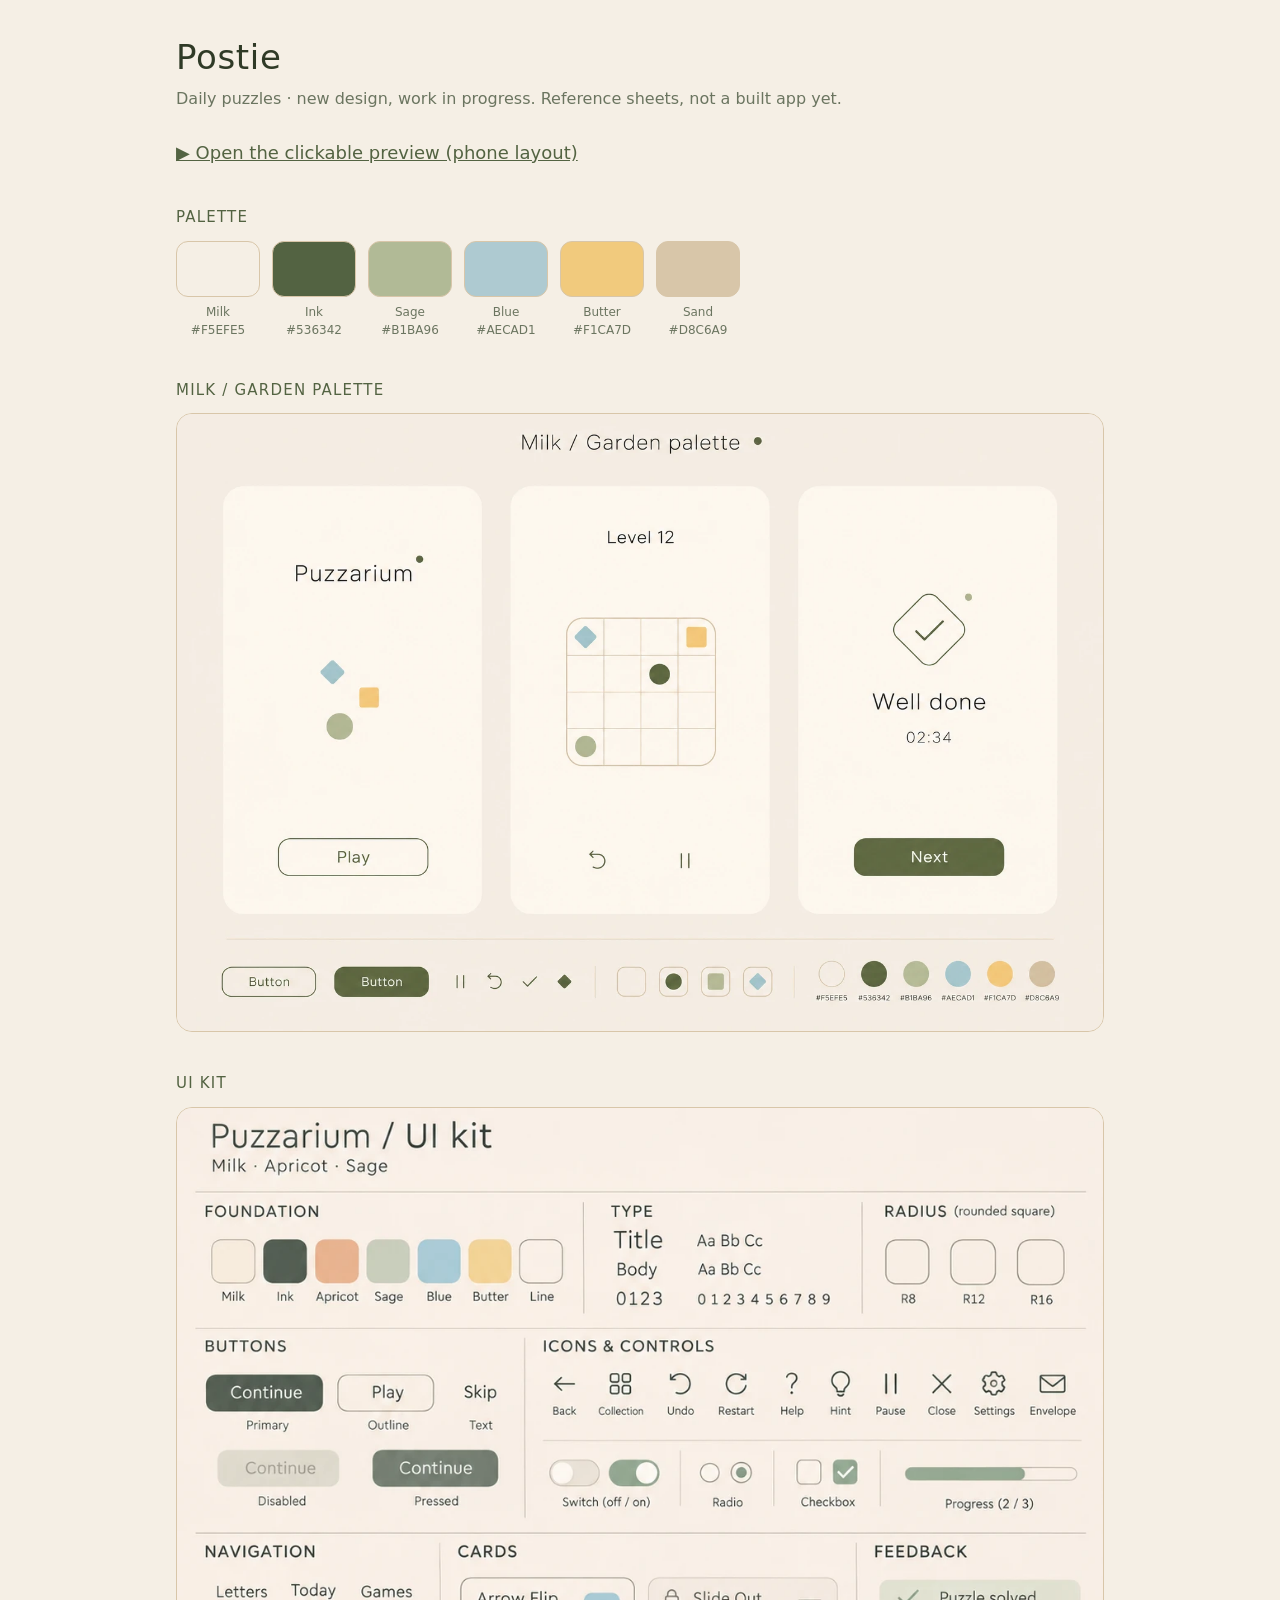
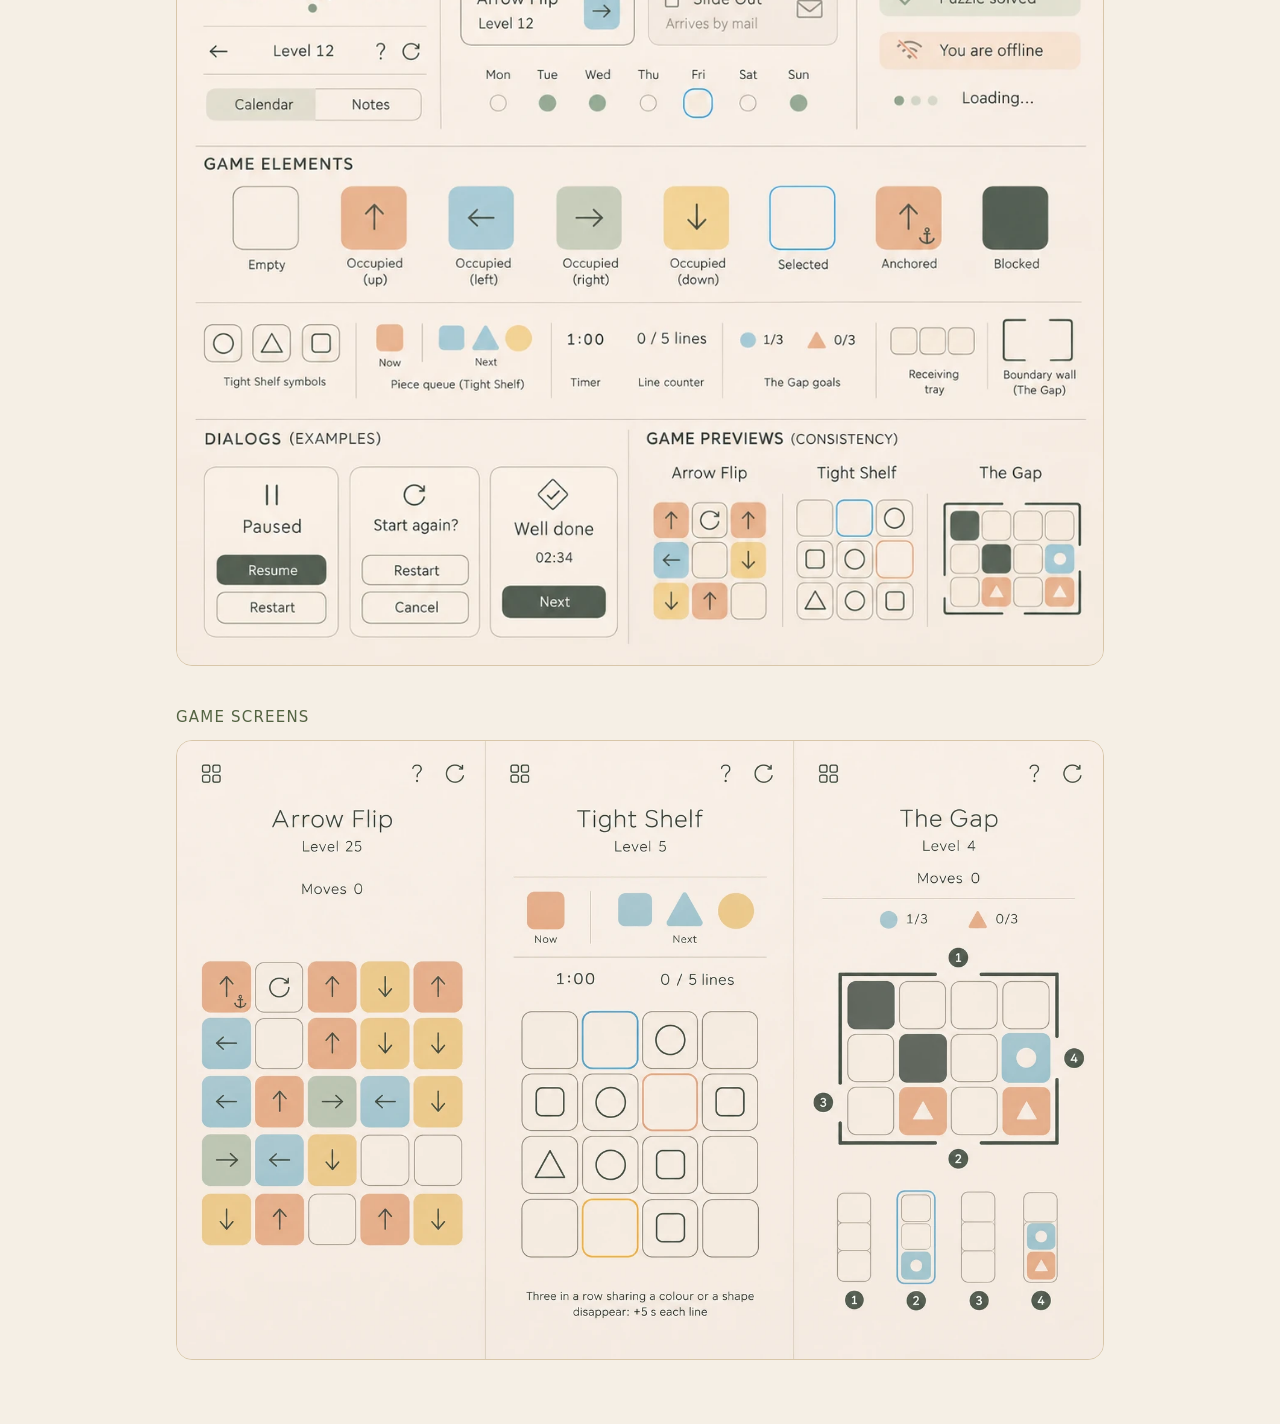
==== commit 26da28ed: "web/app.html: clickable phone preview of Today/Games/Letters, level, win, envelope in the new design" ====
--- a/web/index.html
+++ b/web/index.html
@@ -18,7 +18,7 @@
 </style></head><body><main>
 <h1>Postie</h1>
 <p class="sub">Daily puzzles · new design, work in progress. Reference sheets, not a built app yet.</p>
-<h2>Palette</h2>
+<p><a href="app.html" style="color:#536342;font-size:18px">▶ Open the clickable preview (phone layout)</a></p><h2>Palette</h2>
 <div class="sw">
 <div><i style="background:#F5EFE5"></i>Milk<br>#F5EFE5</div>
 <div><i style="background:#536342"></i>Ink<br>#536342</div>
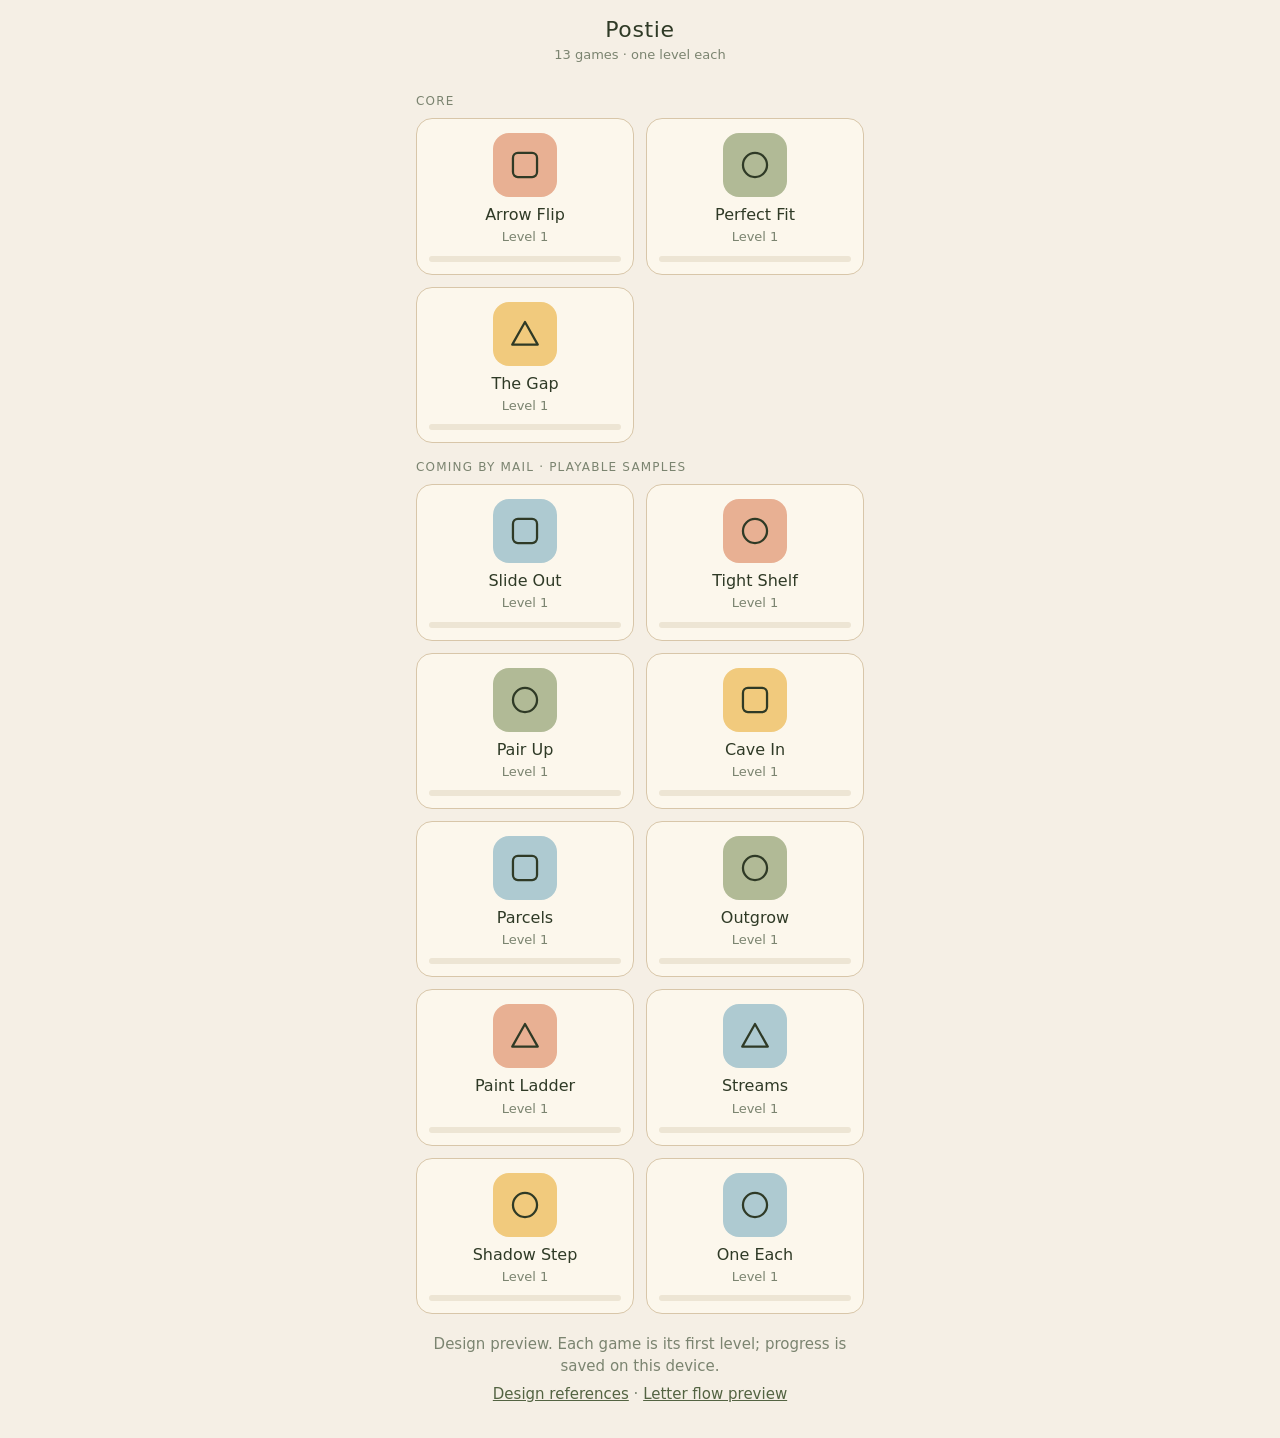
==== commit 3d340837: "web/: playable site with all 13 games, one level each, in the new Milk/Garden design; engine tests C" ====
--- a/web/index.html
+++ b/web/index.html
@@ -1,33 +1,22 @@
 <!doctype html>
 <html lang="en"><head><meta charset="utf-8">
-<meta name="viewport" content="width=device-width,initial-scale=1">
-<title>Postie — new design</title>
-<style>
-:root{--milk:#F5EFE5;--card:#FCF7EC;--ink:#536342;--sage:#B1BA96;--blue:#AECAD1;--butter:#F1CA7D;--sand:#D8C6A9}
-*{box-sizing:border-box}
-body{margin:0;background:var(--milk);color:#2f3a26;font:16px/1.5 system-ui,-apple-system,sans-serif}
-main{max-width:960px;margin:0 auto;padding:32px 16px 64px}
-h1{font-weight:300;font-size:34px;margin:0 0 4px;letter-spacing:.02em}
-p.sub{margin:0 0 28px;color:#6b7560}
-h2{font-weight:400;font-size:15px;letter-spacing:.08em;text-transform:uppercase;color:var(--ink);margin:40px 0 12px}
-figure{margin:0;background:var(--card);border:1px solid var(--sand);border-radius:16px;overflow:hidden}
-img{display:block;width:100%;height:auto}
-.sw{display:flex;flex-wrap:wrap;gap:12px}
-.sw div{width:84px;text-align:center;font-size:12px;color:#6b7560}
-.sw i{display:block;height:56px;border-radius:12px;border:1px solid var(--sand);margin-bottom:6px}
-</style></head><body><main>
-<h1>Postie</h1>
-<p class="sub">Daily puzzles · new design, work in progress. Reference sheets, not a built app yet.</p>
-<p><a href="app.html" style="color:#536342;font-size:18px">▶ Open the clickable preview (phone layout)</a></p><h2>Palette</h2>
-<div class="sw">
-<div><i style="background:#F5EFE5"></i>Milk<br>#F5EFE5</div>
-<div><i style="background:#536342"></i>Ink<br>#536342</div>
-<div><i style="background:#B1BA96"></i>Sage<br>#B1BA96</div>
-<div><i style="background:#AECAD1"></i>Blue<br>#AECAD1</div>
-<div><i style="background:#F1CA7D"></i>Butter<br>#F1CA7D</div>
-<div><i style="background:#D8C6A9"></i>Sand<br>#D8C6A9</div>
-</div>
-<h2>Milk / Garden palette</h2><figure><img src="ref/milk-garden-palette.webp" alt="Palette and three sample screens"></figure>
-<h2>UI kit</h2><figure><img src="ref/ui-kit-sheet.webp" alt="UI kit sheet"></figure>
-<h2>Game screens</h2><figure><img src="ref/game-screens.webp" alt="Arrow Flip, Tight Shelf, The Gap"></figure>
-</main></body></html>
+<meta name="viewport" content="width=device-width,initial-scale=1,viewport-fit=cover">
+<title>Postie — daily puzzles</title>
+<link rel="stylesheet" href="style.css">
+</head><body><div id="app"></div>
+<script src="js/common.js"></script>
+<script src="js/arrow-flip.js"></script>
+<script src="js/perfect-fit.js"></script>
+<script src="js/the-gap.js"></script>
+<script src="js/slide-out.js"></script>
+<script src="js/tight-shelf.js"></script>
+<script src="js/pair-up.js"></script>
+<script src="js/cave-in.js"></script>
+<script src="js/parcels.js"></script>
+<script src="js/outgrow.js"></script>
+<script src="js/paint-ladder.js"></script>
+<script src="js/streams.js"></script>
+<script src="js/shadow-step.js"></script>
+<script src="js/one-each.js"></script>
+<script src="js/app.js"></script>
+</body></html>
--- a/web/style.css
+++ b/web/style.css
@@ -0,0 +1,64 @@
+:root{--milk:#F5EFE5;--card:#FCF7EC;--ink:#536342;--txt:#2f3a26;--mut:#7b8470;--sage:#B1BA96;--blue:#AECAD1;--butter:#F1CA7D;--apr:#E8B093;--line:#D8C6A9;--dark:#536342}
+*{box-sizing:border-box;-webkit-tap-highlight-color:transparent}
+html,body{margin:0;min-height:100%;background:var(--milk);color:var(--txt);font:16px/1.45 system-ui,-apple-system,sans-serif;-webkit-text-size-adjust:100%}
+body{touch-action:manipulation}
+#app{max-width:480px;margin:0 auto;min-height:100vh;min-height:100dvh;display:flex;flex-direction:column;position:relative}
+header{display:flex;align-items:center;justify-content:space-between;padding:14px 12px 6px;min-height:60px}
+header .t{flex:1;text-align:center}
+header h1{font-weight:300;font-size:22px;letter-spacing:.03em;margin:0}
+header small{display:block;color:var(--mut);font-size:13px}
+.ib{width:44px;height:44px;border:0;background:none;color:var(--ink);display:grid;place-items:center;border-radius:12px;cursor:pointer;font:inherit}
+.ib svg{width:24px;height:24px;stroke:currentColor;fill:none;stroke-width:1.6;stroke-linecap:round;stroke-linejoin:round}
+.ib:active{background:#EDE5D4}
+main{flex:1;padding:6px 16px 24px}
+.lbl{font-size:12px;letter-spacing:.1em;text-transform:uppercase;color:var(--mut);margin:16px 0 8px}
+/* collection */
+.tiles{display:grid;grid-template-columns:1fr 1fr;gap:12px}
+.tile{background:var(--card);border:1px solid var(--line);border-radius:16px;padding:14px 12px 12px;text-align:center;cursor:pointer;font:inherit;color:inherit;display:flex;flex-direction:column;align-items:center;gap:8px}
+.tile:active{background:#F3EBDA}
+.tile .ico{width:64px;height:64px;border-radius:16px;display:grid;place-items:center}
+.tile .ico svg{width:34px;height:34px}
+.tile b{font-weight:500;display:block;line-height:1.2}
+.tile small{color:var(--mut);font-size:13px}
+.bar{height:6px;border-radius:3px;background:#EDE5D4;width:100%;overflow:hidden}.bar i{display:block;height:100%;background:var(--sage)}
+/* game page */
+.rules{background:var(--card);border:1px solid var(--line);border-radius:14px;padding:10px 14px;font-size:14px;color:var(--mut);margin:4px 0 12px}
+.rules b{color:var(--txt);font-weight:500}
+.stat{display:flex;justify-content:center;gap:18px;color:var(--mut);margin:6px 0;font-size:15px}
+.stat span b{color:var(--txt);font-weight:500}
+.msg{text-align:center;min-height:24px;color:var(--mut);margin:6px 0;font-size:15px}
+.msg.bad{color:#b0603a}
+.row{display:flex;gap:10px;justify-content:center;flex-wrap:wrap;margin:10px 0}
+.btn{height:48px;border-radius:14px;border:1.5px solid var(--ink);background:var(--ink);color:#fff;font:500 16px system-ui;cursor:pointer;padding:0 22px;letter-spacing:.02em}
+.btn.o{background:none;color:var(--ink)}
+.btn.s{height:40px;font-size:15px;padding:0 16px}
+.btn[disabled]{opacity:.4}
+.grid{display:grid;gap:6px;margin:12px auto;touch-action:none;user-select:none;-webkit-user-select:none}
+.cell{aspect-ratio:1;border-radius:12px;border:1.5px solid var(--line);display:grid;place-items:center;position:relative;font-size:22px;transition:background .15s,transform .1s}
+.cell.void{border-color:transparent;visibility:hidden}
+.cell.wall{background:var(--dark);border-color:var(--dark)}
+.shake{animation:sh .2s}@keyframes sh{25%{transform:translateX(-4px)}75%{transform:translateX(4px)}}
+.c-apr{background:var(--apr);border-color:var(--apr)}.c-blue{background:var(--blue);border-color:var(--blue)}.c-sage{background:var(--sage);border-color:var(--sage)}.c-butter{background:var(--butter);border-color:var(--butter)}
+.sel{outline:2.5px solid var(--blue);outline-offset:-1px}
+.dim{opacity:.35}
+.dot{width:46%;height:46%;border-radius:50%;display:block}
+.dot.k{background:var(--txt)}.dot.w{background:var(--milk);border:2px solid var(--txt)}
+.ov{position:fixed;inset:0;background:rgba(245,239,229,.85);backdrop-filter:blur(6px);display:flex;align-items:center;justify-content:center;padding:28px;z-index:10}
+.dlg{background:var(--card);border:1px solid var(--line);border-radius:20px;padding:26px 22px;width:100%;max-width:360px;text-align:center}
+.dlg h2{font-weight:300;font-size:28px;margin:10px 0 4px}.dlg p{color:var(--mut);margin:0 0 18px}
+.dlg .btn{width:100%;margin-top:8px}
+.chk{width:56px;height:56px;margin:0 auto;border:1.5px solid var(--ink);border-radius:16px;transform:rotate(45deg);display:grid;place-items:center;color:var(--ink)}
+.chk span{transform:rotate(-45deg);font-size:26px}
+.chips{display:flex;gap:8px;justify-content:center;flex-wrap:wrap}
+.chip{min-width:48px;height:44px;border-radius:12px;border:1.5px solid var(--line);background:var(--card);font:500 18px system-ui;cursor:pointer;color:var(--txt)}
+.chip.on{border-color:var(--ink);background:#E9EFDC}.chip.used{opacity:.35}
+.gw{position:relative}
+.badge{position:absolute;transform:translate(-50%,-50%);min-width:26px;height:26px;border-radius:13px;display:grid;place-items:center;font-size:13px;font-weight:600;padding:0 6px;border:1.5px solid var(--txt);background:var(--card)}
+.flasks{display:flex;gap:10px;justify-content:center;margin:12px 0;flex-wrap:wrap}
+.flask{width:58px;border:1.5px solid var(--line);border-radius:12px;padding:4px;display:flex;flex-direction:column-reverse;gap:3px;cursor:pointer;background:var(--card);position:relative}
+.flask .n{position:absolute;top:-12px;left:50%;transform:translateX(-50%);background:var(--txt);color:#fff;width:22px;height:22px;border-radius:11px;font-size:12px;display:grid;place-items:center}
+.slot{height:44px;border-radius:9px;border:1.5px dashed var(--line);display:grid;place-items:center}
+.slot.f{border:0}
+svg.sh{width:56%;height:56%}
+.badge.c-apr{background:var(--apr)}.badge.c-blue{background:var(--blue)}.badge.c-butter{background:var(--butter)}.badge.c-sage{background:var(--sage)}
+a.lnk{color:var(--ink)}
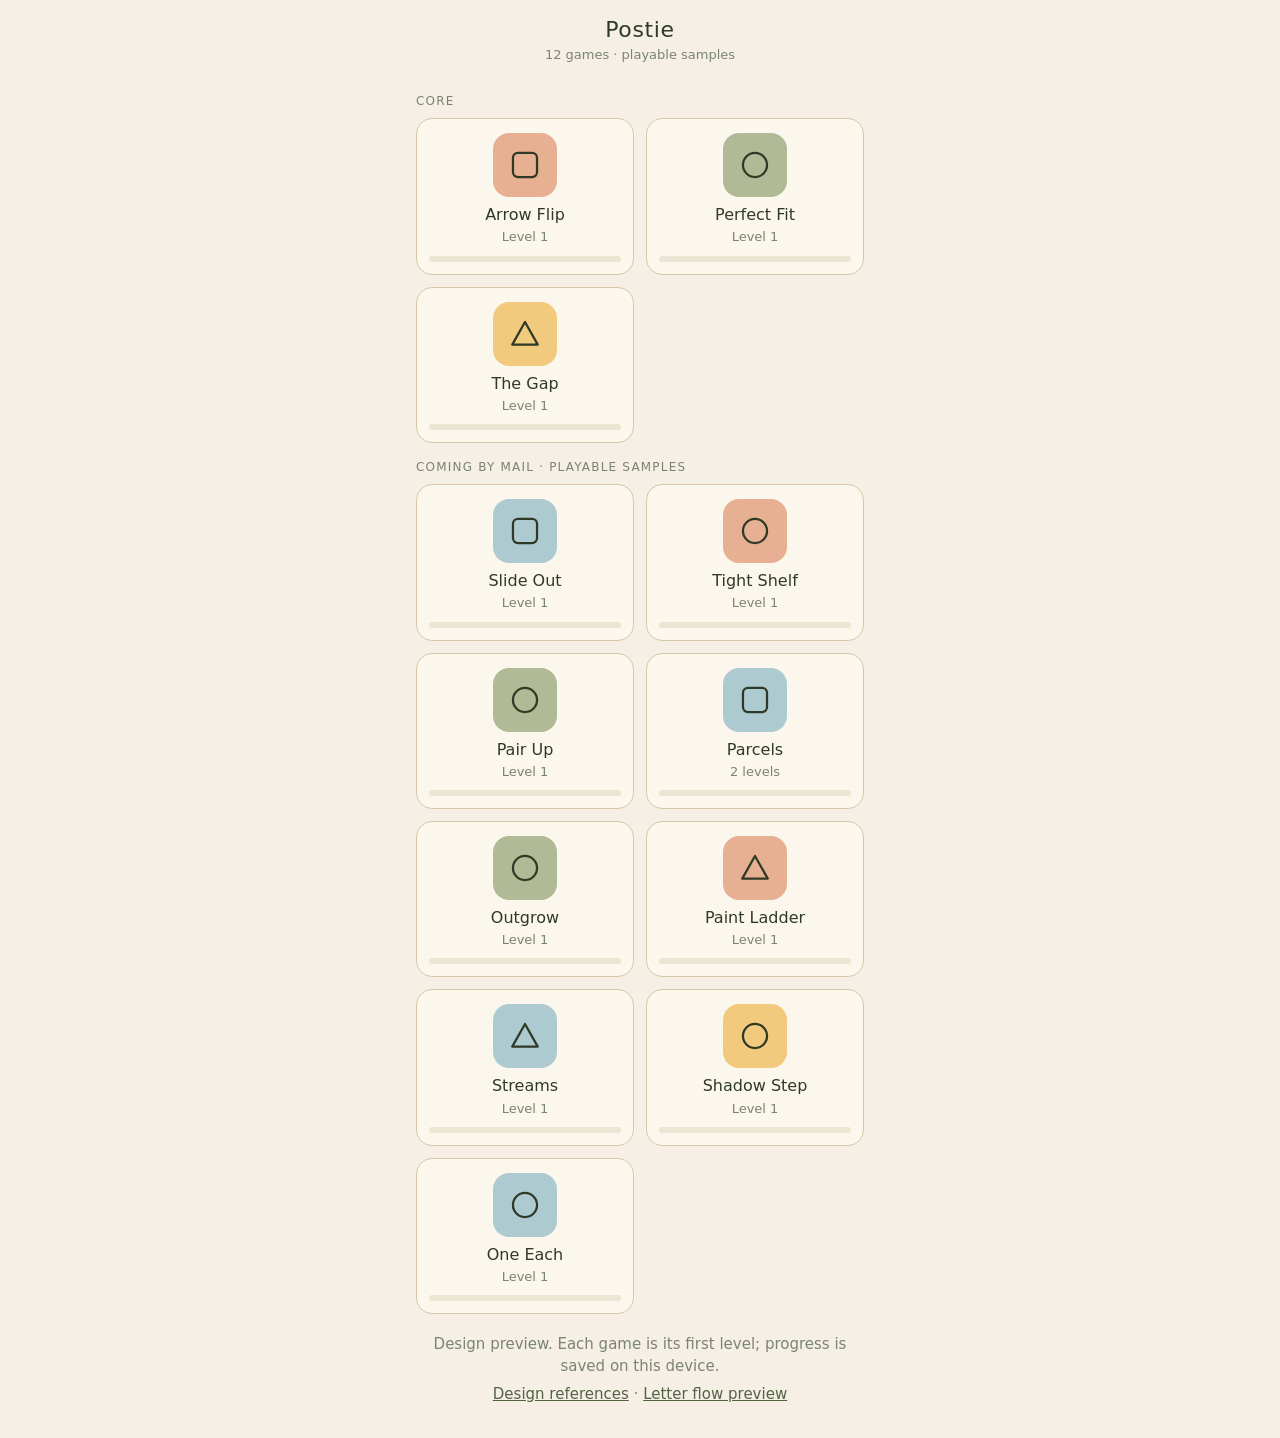
==== commit 24b08c49: "Merge Cave In into Parcels: one game, two rule sets (numbers, pairs); site, tests and docs updated C" ====
--- a/web/index.html
+++ b/web/index.html
@@ -11,7 +11,6 @@
 <script src="js/slide-out.js"></script>
 <script src="js/tight-shelf.js"></script>
 <script src="js/pair-up.js"></script>
-<script src="js/cave-in.js"></script>
 <script src="js/parcels.js"></script>
 <script src="js/outgrow.js"></script>
 <script src="js/paint-ladder.js"></script>
